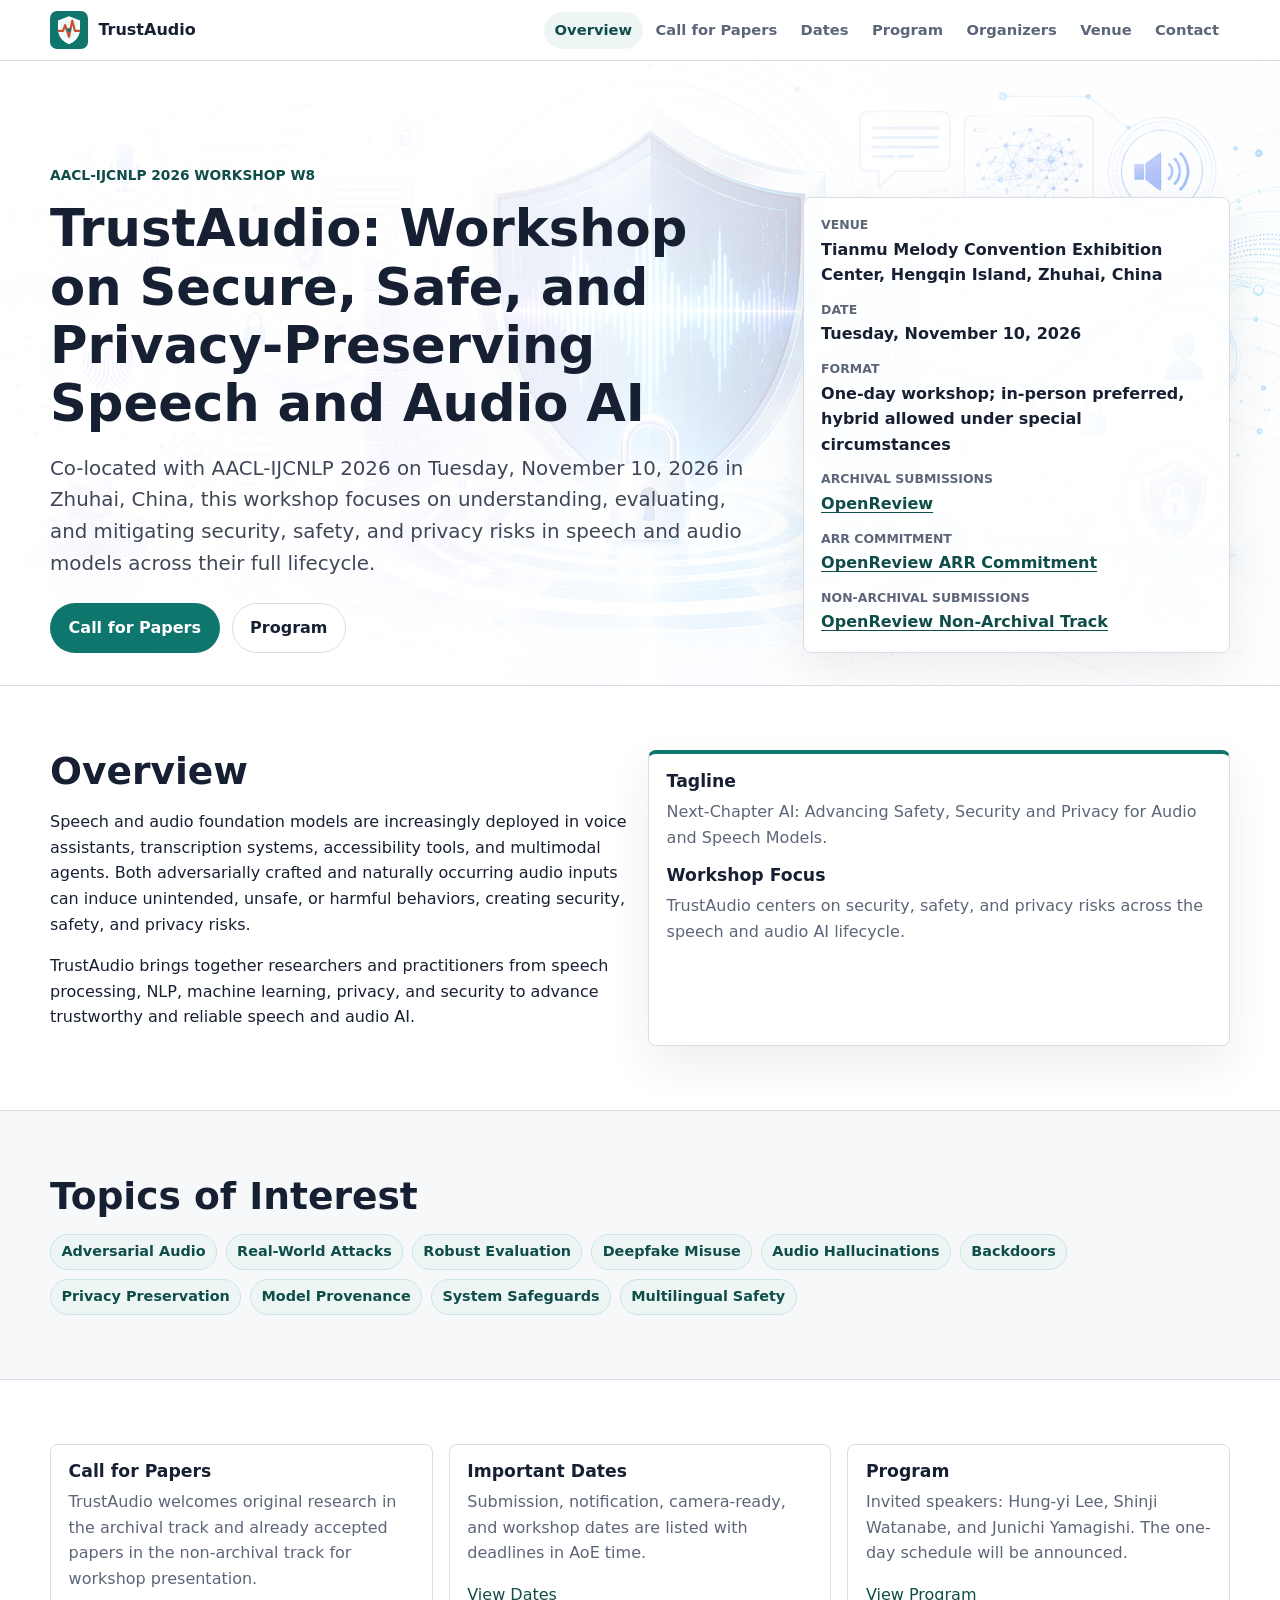
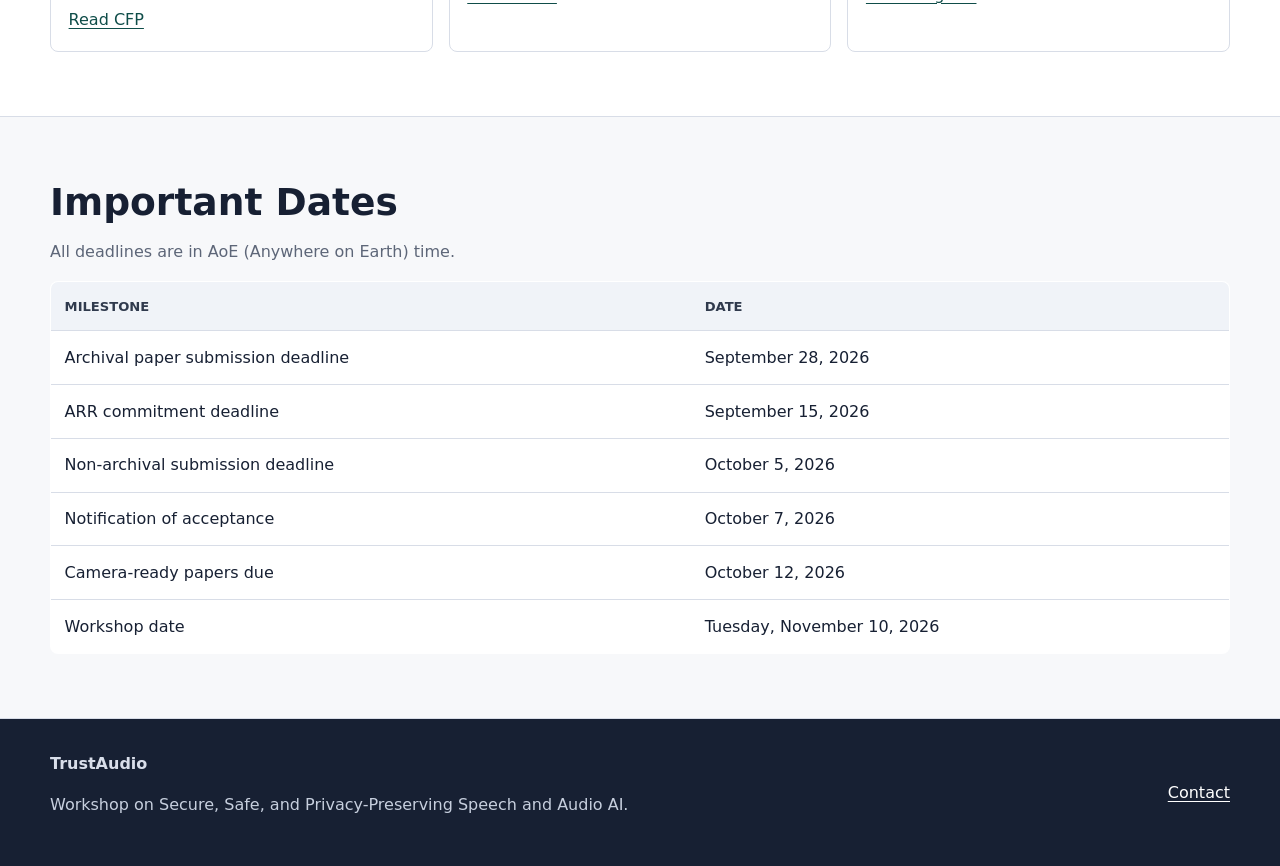
==== index.html @ 1709478b "Make deadline formatting and AoE notice consistent" ====
<!DOCTYPE html>
<html lang="en">
  <head>
    <meta charset="utf-8">
    <meta name="viewport" content="width=device-width, initial-scale=1">
    <title>TrustAudio | AACL-IJCNLP 2026 Workshop</title>
    <meta name="description" content="TrustAudio: Workshop on Secure, Safe, and Privacy-Preserving Speech and Audio AI.">
    <link rel="stylesheet" href="assets/site.css">
    <link rel="icon" href="assets/trustaudio-mark.svg" type="image/svg+xml">
  </head>
  <body>
    <header class="site-header">
      <nav class="nav" aria-label="Main navigation">
        <a class="brand" href="./">
          <img src="assets/trustaudio-mark.svg" alt="">
          <span>TrustAudio</span>
        </a>
        <div class="nav-links">
          <a class="active" href="./">Overview</a>
          <a href="call-for-papers/">Call for Papers</a>
          <a href="dates/">Dates</a>
          <a href="program/">Program</a>
          <a href="organizers/">Organizers</a>
          <a href="venue/">Venue</a>
          <a href="contact/">Contact</a>
        </div>
      </nav>
    </header>

    <main>
      <section class="hero">
        <div class="hero-inner">
          <div>
            <p class="eyebrow">AACL-IJCNLP 2026 Workshop W8</p>
            <h1>TrustAudio: Workshop on Secure, Safe, and Privacy-Preserving Speech and Audio AI</h1>
            <p class="lead">
              Co-located with AACL-IJCNLP 2026 on Tuesday, November 10, 2026 in
              Zhuhai, China, this workshop focuses on understanding, evaluating, and
              mitigating security, safety, and privacy risks in speech and audio models
              across their full lifecycle.
            </p>
            <div class="hero-actions">
              <a class="button primary" href="call-for-papers/">Call for Papers</a>
              <a class="button secondary" href="program/">Program</a>
            </div>
          </div>
          <aside class="fact-panel" aria-label="Workshop facts">
            <dl class="fact-list">
              <div>
                <dt>Venue</dt>
                <dd>Tianmu Melody Convention Exhibition Center, Hengqin Island, Zhuhai, China</dd>
              </div>
              <div>
                <dt>Date</dt>
                <dd>Tuesday, November 10, 2026</dd>
              </div>
              <div>
                <dt>Format</dt>
                <dd>One-day workshop; in-person preferred, hybrid allowed under special circumstances</dd>
              </div>
              <div>
                <dt>Archival Submissions</dt>
                <dd><a href="https://openreview.net/group?id=aclweb.org/AACL-IJCNLP/2026/Workshop/TrustAudio">OpenReview</a></dd>
              </div>
              <div>
                <dt>ARR Commitment</dt>
                <dd><a href="https://openreview.net/group?id=aclweb.org/AACL-IJCNLP/2026/Workshop/TrustAudio_ARR_Commitment">OpenReview ARR Commitment</a></dd>
              </div>
              <div>
                <dt>Non-Archival Submissions</dt>
                <dd><a href="https://openreview.net/group?id=aclweb.org/AACL-IJCNLP/2026/Workshop/TrustAudio_Non-archival">OpenReview Non-Archival Track</a></dd>
              </div>
            </dl>
          </aside>
        </div>
      </section>

      <section class="section surface">
        <div class="wrap grid two">
          <div>
            <h2>Overview</h2>
            <p>
              Speech and audio foundation models are increasingly deployed in voice
              assistants, transcription systems, accessibility tools, and multimodal
              agents. Both adversarially crafted and naturally occurring audio inputs
              can induce unintended, unsafe, or harmful behaviors, creating security,
              safety, and privacy risks.
            </p>
            <p>
              TrustAudio brings together researchers and practitioners from speech
              processing, NLP, machine learning, privacy, and security to advance
              trustworthy and reliable speech and audio AI.
            </p>
          </div>
          <div class="card strong">
            <h3>Tagline</h3>
            <p class="muted">
              Next-Chapter AI: Advancing Safety, Security and Privacy for Audio and
              Speech Models.
            </p>
            <h3>Workshop Focus</h3>
            <p class="muted">
              TrustAudio centers on security, safety, and privacy risks across the
              speech and audio AI lifecycle.
            </p>
          </div>
        </div>
      </section>

      <section class="section">
        <div class="wrap">
          <h2>Topics of Interest</h2>
          <ul class="tag-list">
            <li>Adversarial Audio</li>
            <li>Real-World Attacks</li>
            <li>Robust Evaluation</li>
            <li>Deepfake Misuse</li>
            <li>Audio Hallucinations</li>
            <li>Backdoors</li>
            <li>Privacy Preservation</li>
            <li>Model Provenance</li>
            <li>System Safeguards</li>
            <li>Multilingual Safety</li>
          </ul>
        </div>
      </section>

      <section class="section surface">
        <div class="wrap grid three">
          <article class="card">
            <h3>Call for Papers</h3>
            <p class="muted">
              TrustAudio welcomes original research in the archival track and
              already accepted papers in the non-archival track for workshop
              presentation.
            </p>
            <a href="call-for-papers/">Read CFP</a>
          </article>
          <article class="card">
            <h3>Important Dates</h3>
            <p class="muted">
              Submission, notification, camera-ready, and workshop dates are listed
              with deadlines in AoE time.
            </p>
            <a href="dates/">View Dates</a>
          </article>
          <article class="card">
            <h3>Program</h3>
            <p class="muted">
              Invited speakers: Hung-yi Lee, Shinji Watanabe, and Junichi Yamagishi.
              The one-day schedule will be announced.
            </p>
            <a href="program/">View Program</a>
          </article>
        </div>
      </section>

      <section class="section">
        <div class="wrap">
          <h2>Important Dates</h2>
          <p class="muted">All deadlines are in AoE (Anywhere on Earth) time.</p>
          <table class="date-table">
            <thead>
              <tr>
                <th scope="col">Milestone</th>
                <th scope="col">Date</th>
              </tr>
            </thead>
            <tbody>
              <tr>
                <td>Archival paper submission deadline</td>
                <td>September 28, 2026</td>
              </tr>
              <tr>
                <td>ARR commitment deadline</td>
                <td>September 15, 2026</td>
              </tr>
              <tr>
                <td>Non-archival submission deadline</td>
                <td>October 5, 2026</td>
              </tr>
              <tr>
                <td>Notification of acceptance</td>
                <td>October 7, 2026</td>
              </tr>
              <tr>
                <td>Camera-ready papers due</td>
                <td>October 12, 2026</td>
              </tr>
              <tr>
                <td>Workshop date</td>
                <td>Tuesday, November 10, 2026</td>
              </tr>
            </tbody>
          </table>
        </div>
      </section>
    </main>

    <footer class="site-footer">
      <div class="wrap footer-grid">
        <div>
          <strong>TrustAudio</strong>
          <p class="muted">Workshop on Secure, Safe, and Privacy-Preserving Speech and Audio AI.</p>
        </div>
        <a href="contact/">Contact</a>
      </div>
    </footer>
  </body>
</html>
---- assets/site.css ----
:root {
  --bg: #f7f8fa;
  --surface: #ffffff;
  --ink: #172033;
  --muted: #5d6678;
  --line: #d8dde7;
  --teal: #0f766e;
  --teal-dark: #0f4d49;
  --coral: #c84f31;
  --coral-hover: #b9472c;
  --gold: #a66f12;
  --blue: #315f9f;
  --shadow: 0 18px 45px rgba(23, 32, 51, 0.08);
  --radius: 8px;
  font-family:
    Inter, ui-sans-serif, system-ui, -apple-system, BlinkMacSystemFont, "Segoe UI",
    sans-serif;
}

* {
  box-sizing: border-box;
}

html {
  scroll-padding-top: 7rem;
}

body {
  margin: 0;
  background: var(--bg);
  color: var(--ink);
  line-height: 1.6;
  overflow-x: hidden;
}

a {
  color: var(--teal-dark);
  text-decoration-thickness: 0.08em;
  text-underline-offset: 0.18em;
}

a:hover {
  color: var(--coral-hover);
}

.site-header {
  position: sticky;
  top: 0;
  z-index: 20;
  border-bottom: 1px solid var(--line);
  background: rgba(255, 255, 255, 0.94);
  backdrop-filter: blur(14px);
}

.nav {
  display: flex;
  align-items: center;
  justify-content: space-between;
  gap: 1rem;
  width: min(1180px, calc(100% - 32px));
  margin: 0 auto;
  padding: 0.7rem 0;
}

.brand {
  display: inline-flex;
  align-items: center;
  gap: 0.65rem;
  color: var(--ink);
  font-weight: 800;
  text-decoration: none;
  white-space: nowrap;
}

.brand img {
  width: 38px;
  height: 38px;
}

.nav-links {
  display: flex;
  align-items: center;
  justify-content: flex-end;
  gap: 0.1rem;
  flex-wrap: wrap;
  min-width: 0;
}

.nav-links a {
  border-radius: 999px;
  color: var(--muted);
  font-size: 0.92rem;
  font-weight: 650;
  padding: 0.42rem 0.68rem;
  text-decoration: none;
}

.nav-links a:hover,
.nav-links a.active {
  background: #eef6f5;
  color: var(--teal-dark);
}

.hero {
  position: relative;
  overflow: hidden;
  border-bottom: 1px solid var(--line);
  background: #eef5fb url("background.png") center / cover no-repeat;
}

.hero::before {
  position: absolute;
  inset: 0;
  background: linear-gradient(
    90deg,
    rgba(255, 255, 255, 0.96) 0%,
    rgba(255, 255, 255, 0.91) 48%,
    rgba(255, 255, 255, 0.73) 72%,
    rgba(255, 255, 255, 0.48) 100%
  );
  content: "";
}

.hero-inner {
  position: relative;
  z-index: 1;
  display: grid;
  grid-template-columns: minmax(0, 1.25fr) minmax(290px, 0.75fr);
  gap: 2.5rem;
  width: min(1180px, calc(100% - 32px));
  margin: 0 auto;
  padding: clamp(3rem, 8vw, 6.5rem) 0 2rem;
}

.eyebrow {
  color: var(--teal-dark);
  font-size: 0.86rem;
  font-weight: 800;
  margin: 0 0 0.85rem;
  text-transform: uppercase;
}

h1,
h2,
h3 {
  line-height: 1.14;
  margin: 0;
}

h1 {
  font-size: clamp(1.85rem, 4vw, 3.65rem);
  max-width: 980px;
  overflow-wrap: anywhere;
}

h2 {
  font-size: clamp(1.65rem, 3vw, 2.35rem);
  margin-bottom: 1rem;
}

h3 {
  font-size: 1.08rem;
  margin-bottom: 0.45rem;
}

.lead {
  color: #3f4757;
  font-size: clamp(1.05rem, 2vw, 1.24rem);
  max-width: 840px;
  overflow-wrap: anywhere;
}

.hero-actions {
  display: flex;
  flex-wrap: wrap;
  gap: 0.75rem;
  margin-top: 1.45rem;
}

.section-nav {
  display: flex;
  flex-wrap: wrap;
  gap: 0.5rem;
  margin-top: 1.4rem;
}

.section-nav a {
  background: #fff;
  border: 1px solid var(--line);
  border-radius: 999px;
  color: var(--ink);
  font-size: 0.92rem;
  font-weight: 750;
  padding: 0.45rem 0.75rem;
  text-decoration: none;
}

.section-nav a:hover {
  border-color: #bde0dd;
  color: var(--teal-dark);
}

.button {
  display: inline-flex;
  align-items: center;
  justify-content: center;
  border: 1px solid transparent;
  border-radius: 999px;
  font-weight: 800;
  min-height: 44px;
  padding: 0.72rem 1.1rem;
  text-decoration: none;
}

.button.primary {
  background: var(--teal);
  color: #fff;
}

.button.secondary {
  background: #fff;
  border-color: var(--line);
  color: var(--ink);
}

.fact-panel {
  align-self: end;
  background: rgba(255, 255, 255, 0.9);
  border: 1px solid var(--line);
  border-radius: var(--radius);
  box-shadow: var(--shadow);
  padding: 1.1rem;
  min-width: 0;
}

.fact-list {
  display: grid;
  gap: 0.75rem;
  margin: 0;
}

.fact-list div {
  display: grid;
  gap: 0.1rem;
}

.fact-list dt {
  color: var(--muted);
  font-size: 0.78rem;
  font-weight: 800;
  text-transform: uppercase;
}

.fact-list dd {
  margin: 0;
  font-weight: 750;
  overflow-wrap: anywhere;
}

.section {
  border-bottom: 1px solid var(--line);
  padding: clamp(2rem, 5vw, 4rem) 0;
}

.section.surface {
  background: var(--surface);
}

.wrap {
  width: min(1180px, calc(100% - 32px));
  margin: 0 auto;
}

.grid {
  display: grid;
  gap: 1rem;
}

.grid.two {
  grid-template-columns: repeat(2, minmax(0, 1fr));
}

.grid.three {
  grid-template-columns: repeat(3, minmax(0, 1fr));
}

.card {
  background: var(--surface);
  border: 1px solid var(--line);
  border-radius: var(--radius);
  padding: 1.1rem;
  min-width: 0;
  overflow-wrap: anywhere;
}

.card.strong {
  border-top: 4px solid var(--teal);
  box-shadow: var(--shadow);
}

.card p,
.section p {
  margin-top: 0;
}

.muted {
  color: var(--muted);
}

.tag-list {
  display: flex;
  flex-wrap: wrap;
  gap: 0.55rem;
  margin: 1rem 0 0;
  padding: 0;
}

.tag-list li {
  list-style: none;
  background: #eef6f5;
  border: 1px solid #c9e6e2;
  border-radius: 999px;
  color: var(--teal-dark);
  font-size: 0.9rem;
  font-weight: 700;
  padding: 0.34rem 0.65rem;
}

.topic-list,
.plain-list {
  margin: 0;
  padding-left: 1.25rem;
}

.topic-list li,
.plain-list li {
  margin: 0.55rem 0;
}

.date-table,
.schedule-table {
  border-collapse: collapse;
  width: 100%;
  background: var(--surface);
  border: 1px solid var(--line);
  border-radius: var(--radius);
  overflow: hidden;
}

.date-table th,
.date-table td,
.schedule-table th,
.schedule-table td {
  border-bottom: 1px solid var(--line);
  padding: 0.85rem;
  text-align: left;
  vertical-align: top;
}

.date-table tr:last-child td,
.schedule-table tr:last-child td {
  border-bottom: 0;
}

.date-table th,
.schedule-table th {
  background: #f0f3f8;
  color: #303a4d;
  font-size: 0.82rem;
  text-transform: uppercase;
}

.person-card {
  display: grid;
  gap: 0.45rem;
}

.person-card .name {
  font-size: 1.05rem;
  font-weight: 850;
}

.person-card .affiliation {
  color: var(--muted);
  font-weight: 650;
}

.callout {
  background: #fff7ed;
  border: 1px solid #f3c89e;
  border-left: 5px solid var(--gold);
  border-radius: var(--radius);
  padding: 1rem;
}

.notice {
  background: #edf7f6;
  border: 1px solid #bde0dd;
  border-left: 5px solid var(--teal);
  border-radius: var(--radius);
  padding: 1rem;
}

.site-footer {
  background: #172033;
  color: #d9deea;
  padding: 2rem 0;
}

.site-footer a {
  color: #ffffff;
}

.site-footer .muted {
  color: #c7cfde;
}

.footer-grid {
  display: grid;
  grid-template-columns: 1fr auto;
  gap: 1rem;
  align-items: center;
}

@media (max-width: 840px) {
  html {
    scroll-padding-top: 13rem;
  }

  .nav {
    align-items: flex-start;
    flex-direction: column;
  }

  .nav-links {
    justify-content: flex-start;
    width: 100%;
  }

  .hero-inner,
  .grid.two,
  .grid.three,
  .footer-grid {
    grid-template-columns: 1fr;
  }

  .fact-panel {
    align-self: start;
  }

  .hero {
    background-position: 52% center;
  }

  .hero::before {
    background: linear-gradient(
      180deg,
      rgba(255, 255, 255, 0.95) 0%,
      rgba(255, 255, 255, 0.9) 62%,
      rgba(255, 255, 255, 0.78) 100%
    );
  }
}

@media (max-width: 540px) {
  .nav {
    width: min(100% - 20px, 1180px);
  }

  .nav-links a {
    padding: 0.38rem 0.52rem;
  }

  h1 {
    font-size: 1.85rem;
    line-height: 1.2;
  }

  .wrap,
  .hero-inner {
    width: min(100% - 20px, 1180px);
  }

  .date-table,
  .schedule-table,
  .date-table tbody,
  .schedule-table tbody,
  .date-table tr,
  .schedule-table tr,
  .date-table td,
  .schedule-table td {
    display: block;
    width: 100%;
  }

  .date-table,
  .schedule-table {
    overflow: hidden;
  }

  .date-table thead,
  .schedule-table thead {
    position: absolute;
    width: 1px;
    height: 1px;
    padding: 0;
    margin: -1px;
    overflow: hidden;
    clip: rect(0, 0, 0, 0);
    border: 0;
    white-space: nowrap;
  }

  .date-table tr,
  .schedule-table tr {
    border-bottom: 1px solid var(--line);
    padding: 0.75rem 0.85rem;
  }

  .date-table tr:last-child,
  .schedule-table tr:last-child {
    border-bottom: 0;
  }

  .date-table td,
  .schedule-table td {
    border-bottom: 0;
    padding: 0.2rem 0;
  }

  .date-table td::before,
  .schedule-table td::before {
    color: var(--muted);
    display: block;
    font-size: 0.72rem;
    font-weight: 800;
    text-transform: uppercase;
  }

  .date-table td:nth-child(1)::before {
    content: "Milestone";
  }

  .date-table td:nth-child(2)::before {
    content: "Date";
  }

  .schedule-table td:nth-child(1)::before {
    content: "Time";
  }

  .schedule-table td:nth-child(2)::before {
    content: "Session";
  }

  .schedule-table td:nth-child(3)::before {
    content: "Details";
  }
}
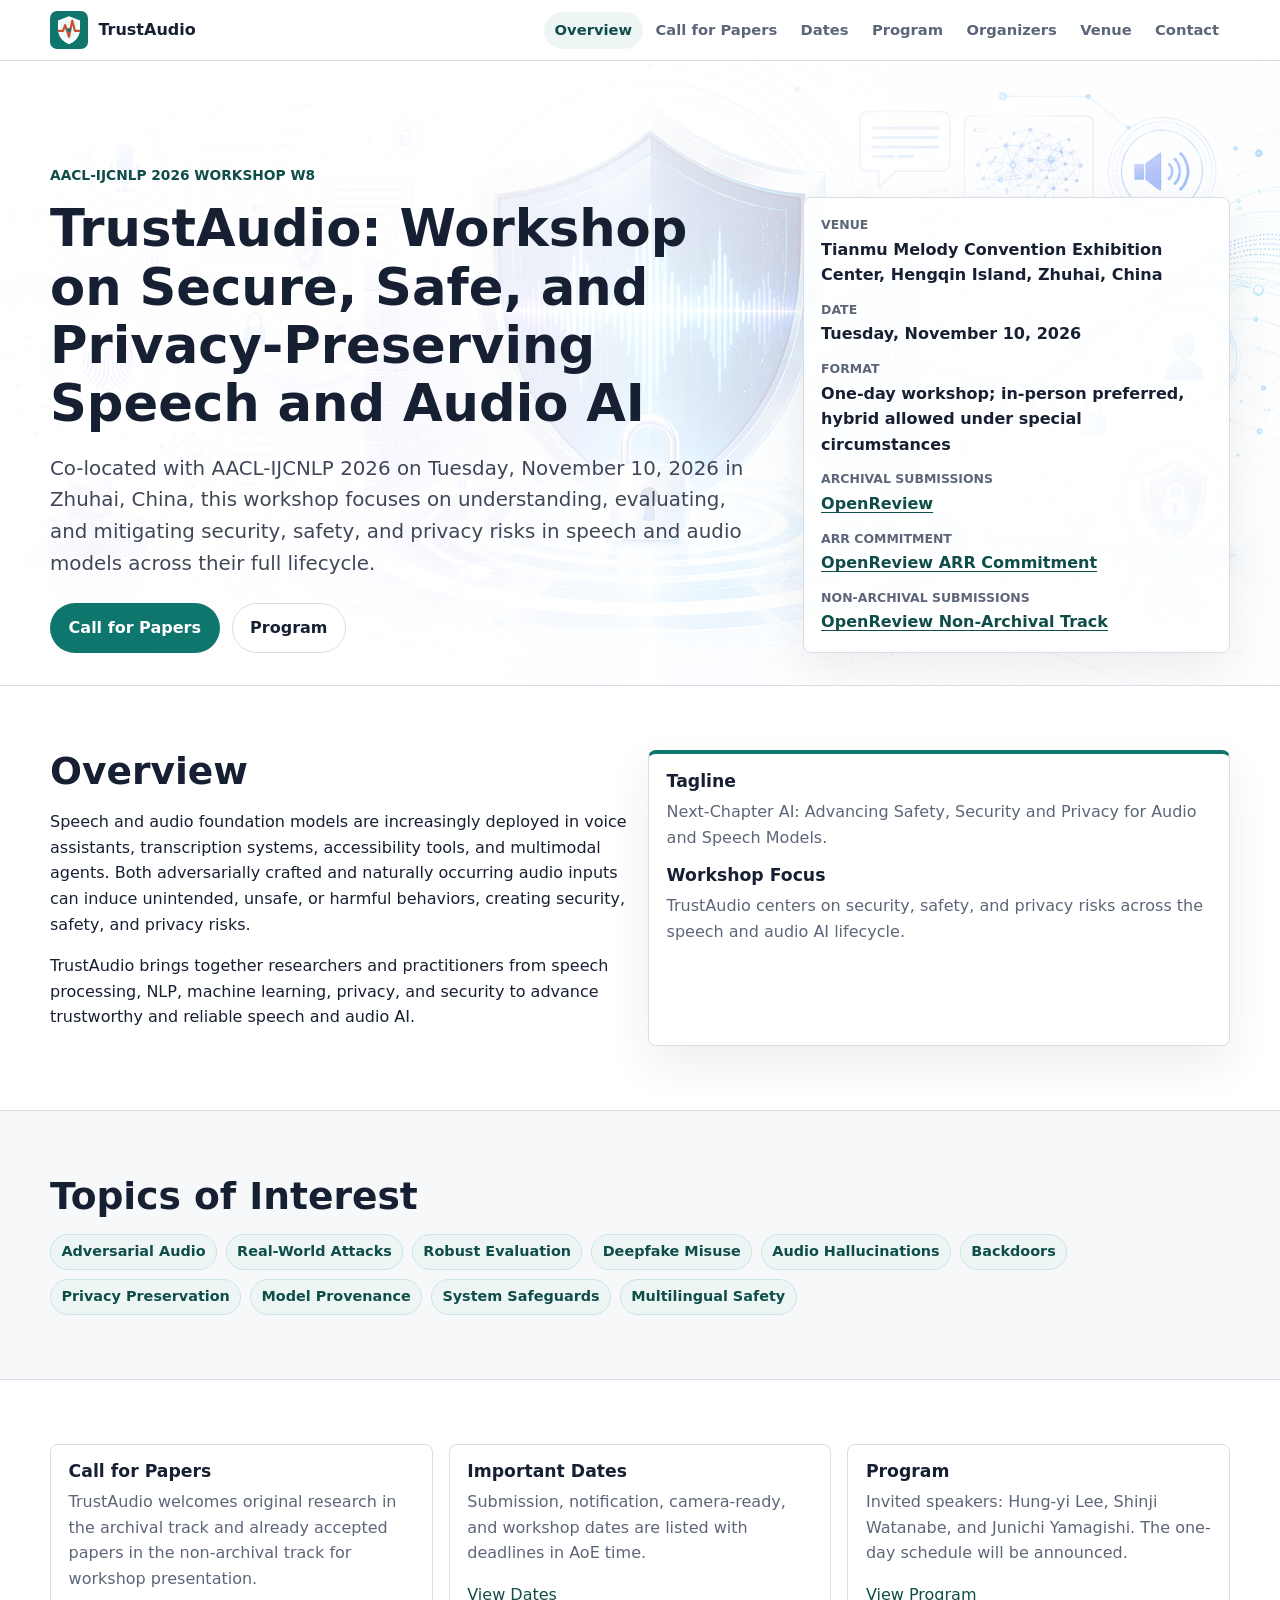
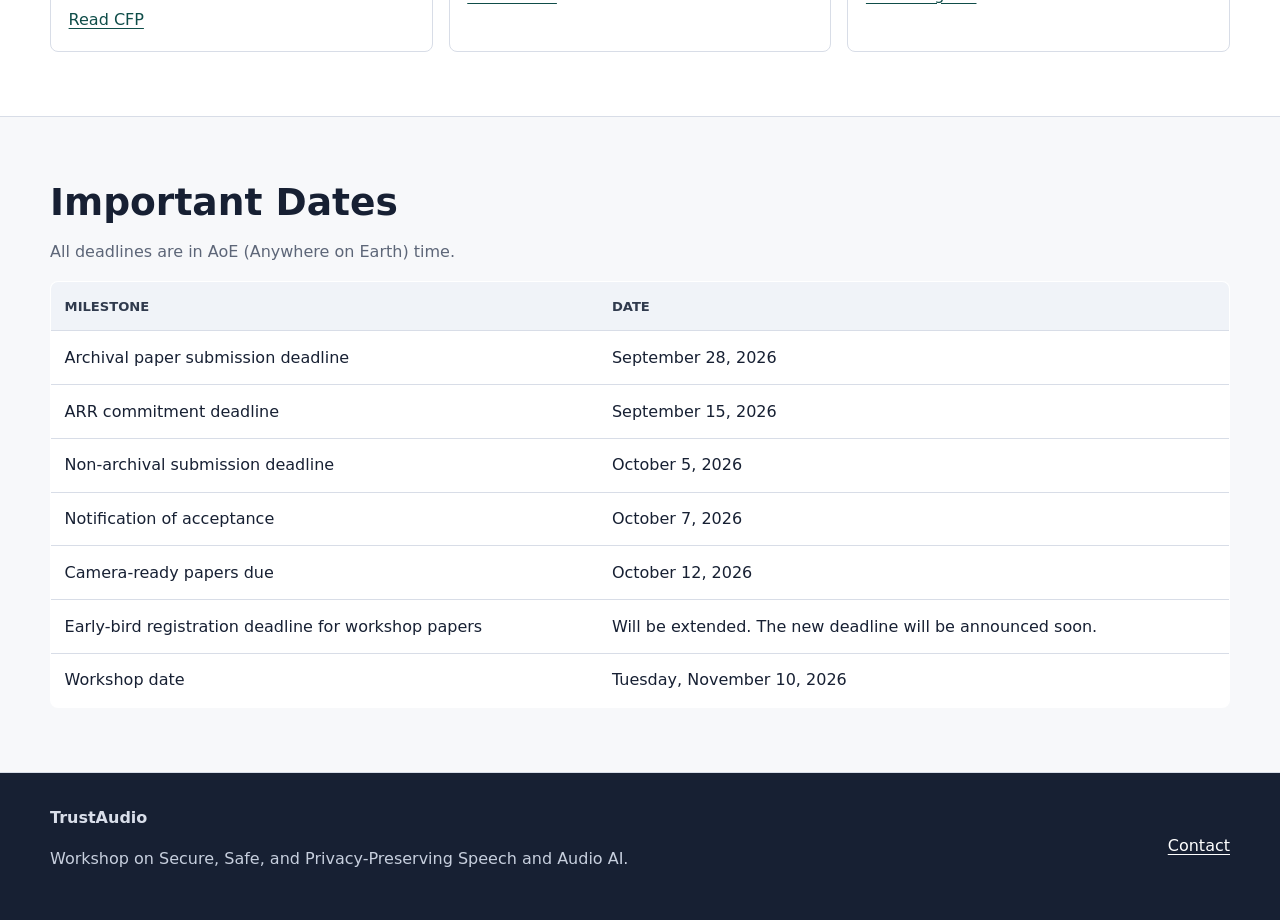
==== commit 4913bb93: "Announce workshop early-bird registration deadline extension" ====
--- a/index.html
+++ b/index.html
@@ -188,6 +188,10 @@
                 <td>October 12, 2026</td>
               </tr>
               <tr>
+                <td>Early-bird registration deadline for workshop papers</td>
+                <td>Will be extended. The new deadline will be announced soon.</td>
+              </tr>
+              <tr>
                 <td>Workshop date</td>
                 <td>Tuesday, November 10, 2026</td>
               </tr>
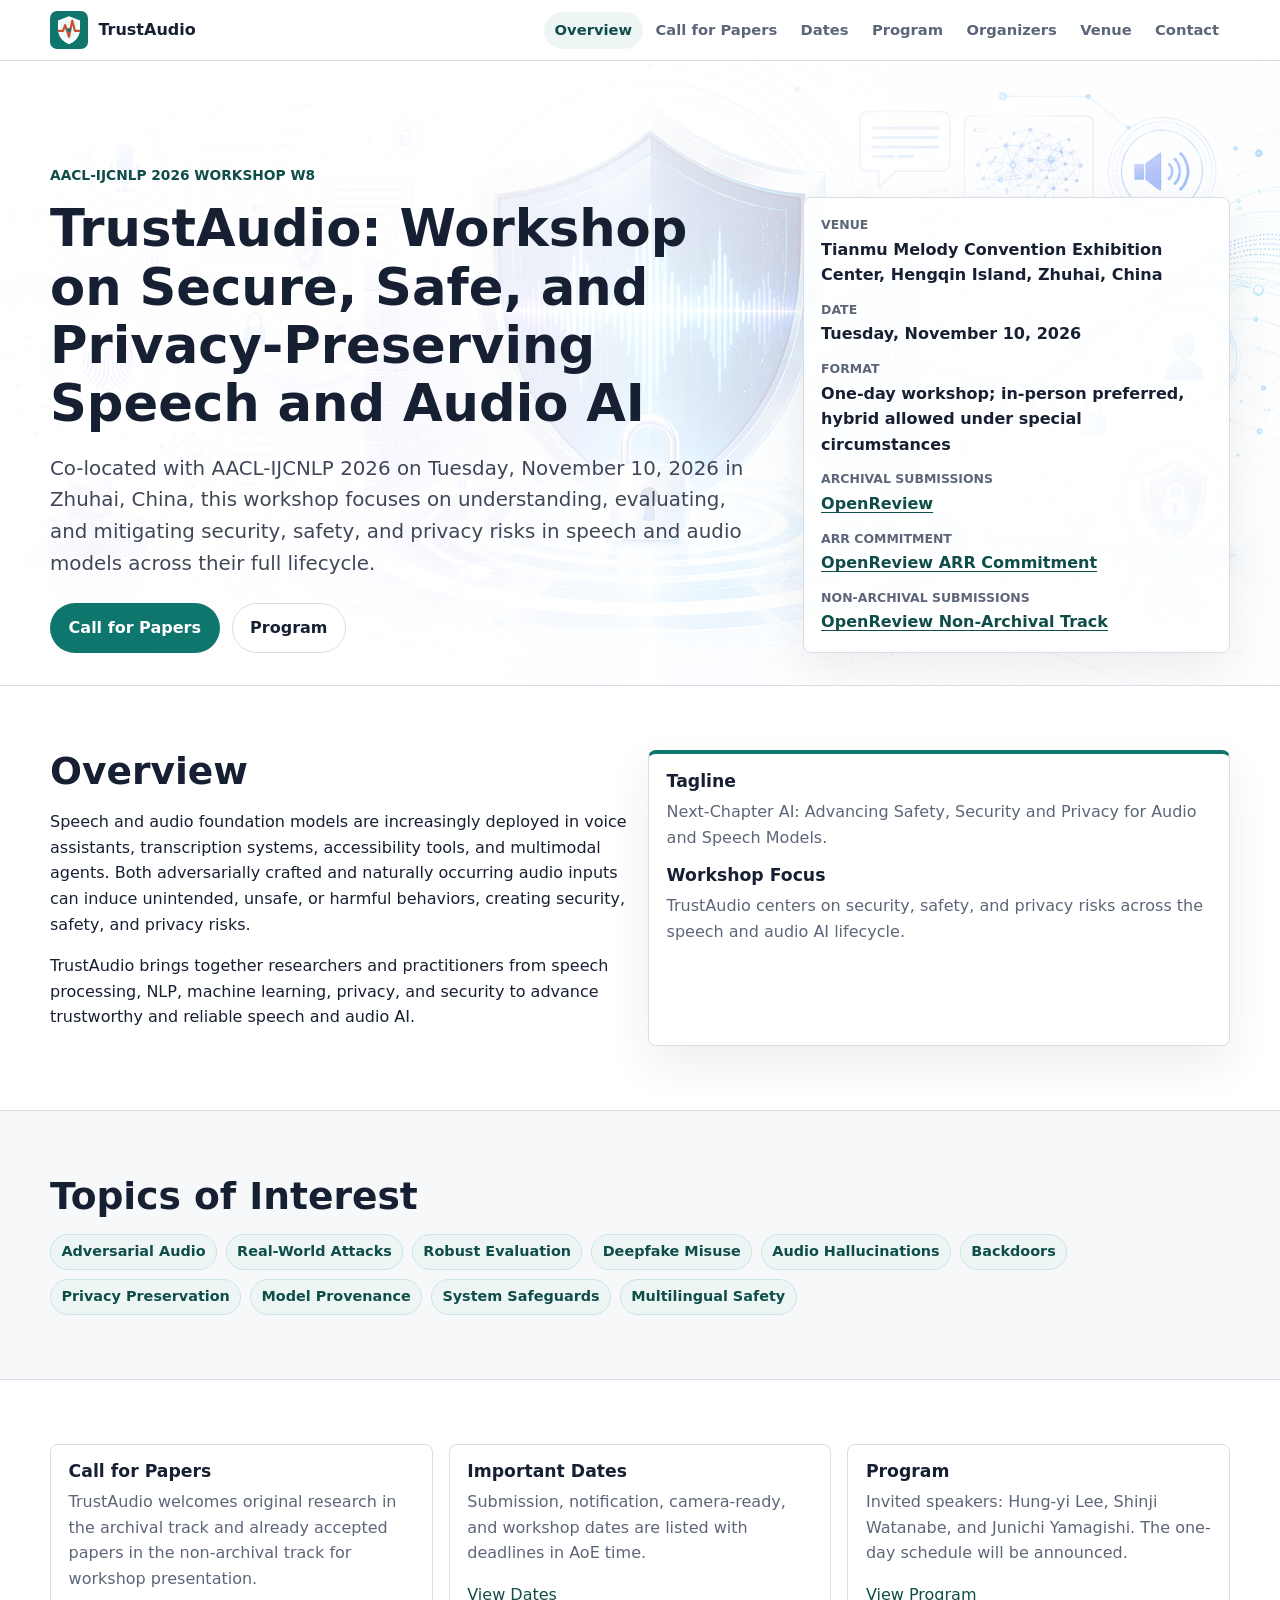
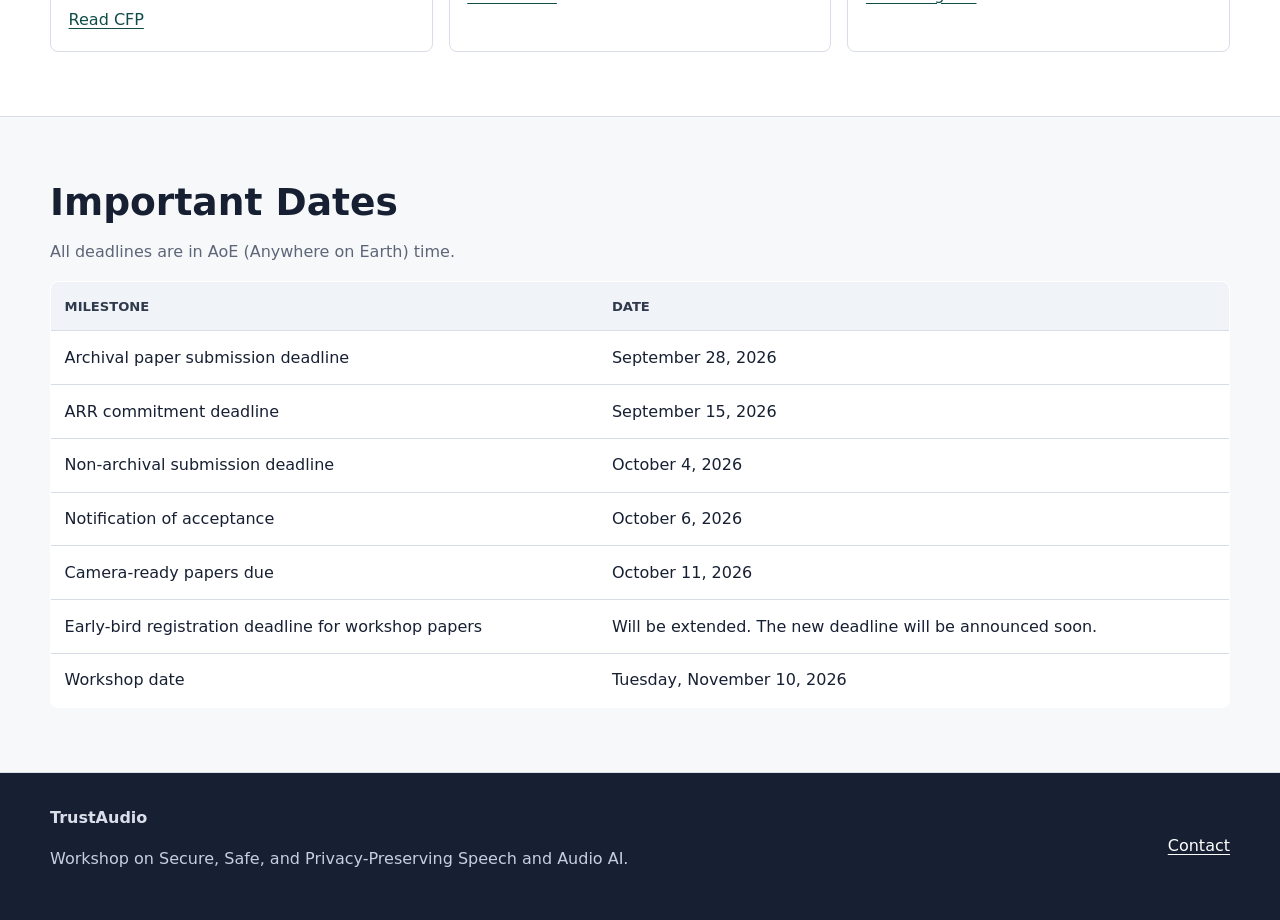
==== commit 70fd568f: "Update non-archival, notification, and camera-ready dates" ====
--- a/index.html
+++ b/index.html
@@ -177,15 +177,15 @@
               </tr>
               <tr>
                 <td>Non-archival submission deadline</td>
-                <td>October 5, 2026</td>
+                <td>October 4, 2026</td>
               </tr>
               <tr>
                 <td>Notification of acceptance</td>
-                <td>October 7, 2026</td>
+                <td>October 6, 2026</td>
               </tr>
               <tr>
                 <td>Camera-ready papers due</td>
-                <td>October 12, 2026</td>
+                <td>October 11, 2026</td>
               </tr>
               <tr>
                 <td>Early-bird registration deadline for workshop papers</td>
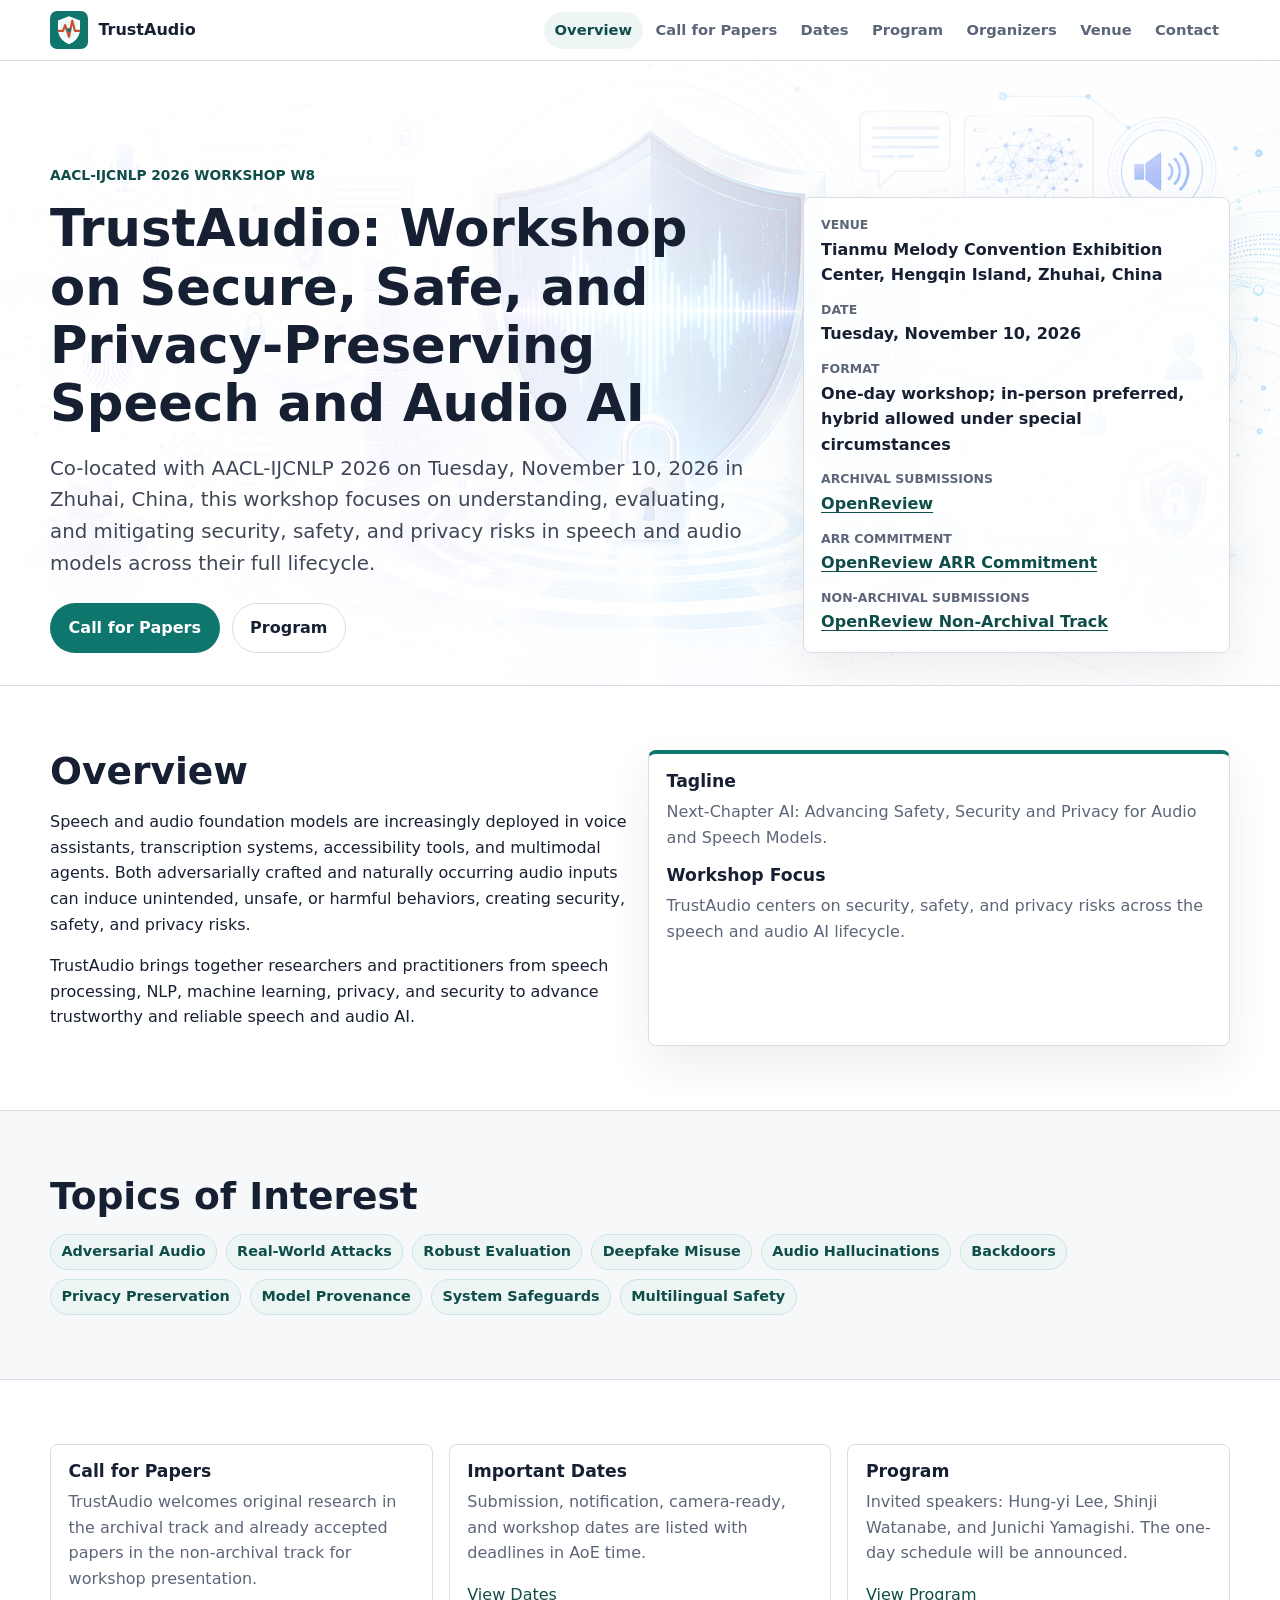
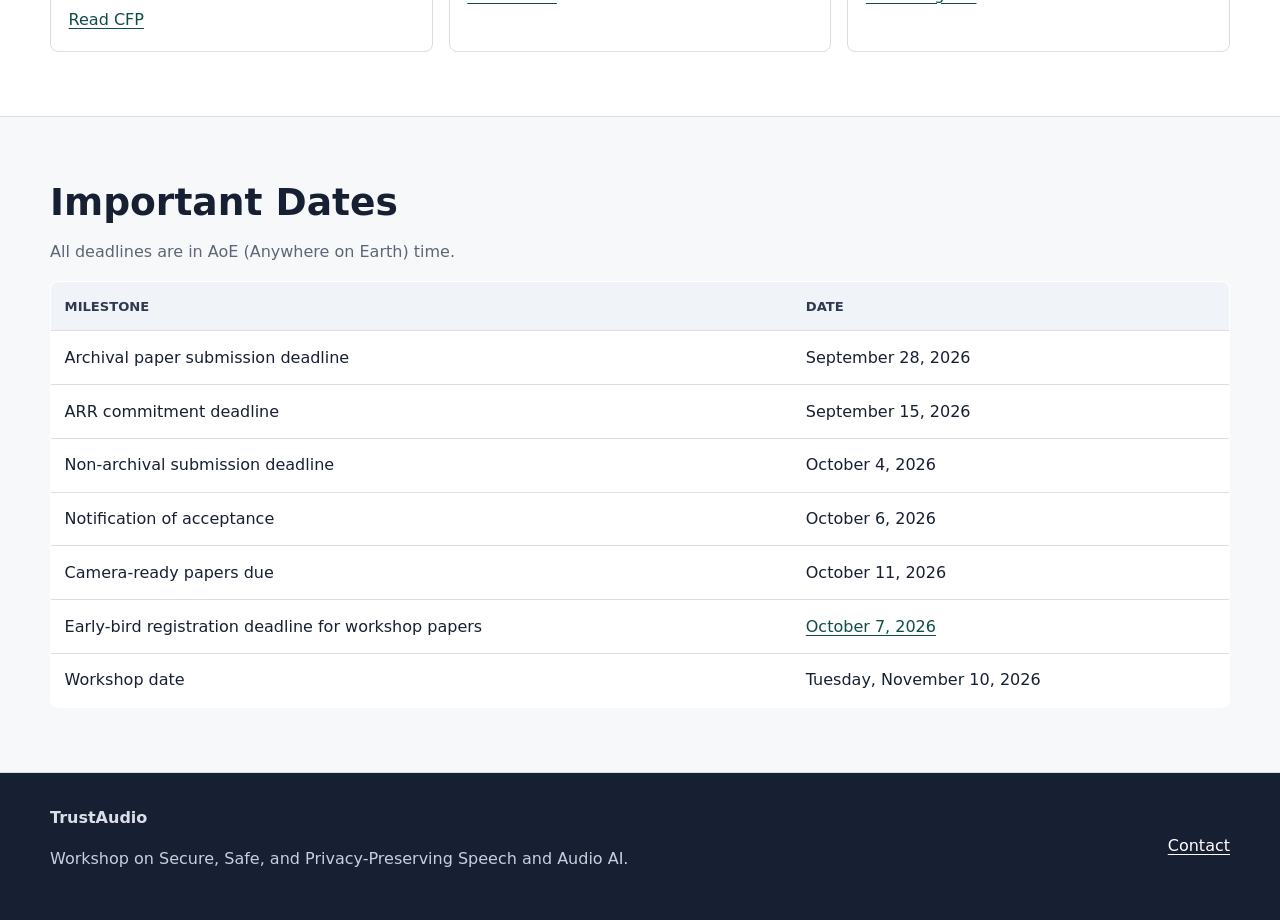
==== commit 946ea61b: "Update workshop early-bird registration deadline Replace the pending-extension notice across the hom" ====
--- a/index.html
+++ b/index.html
@@ -189,7 +189,7 @@
               </tr>
               <tr>
                 <td>Early-bird registration deadline for workshop papers</td>
-                <td>Will be extended. The new deadline will be announced soon.</td>
+                <td><a href="https://2026.aaclnet.org/registration/">October 7, 2026</a></td>
               </tr>
               <tr>
                 <td>Workshop date</td>
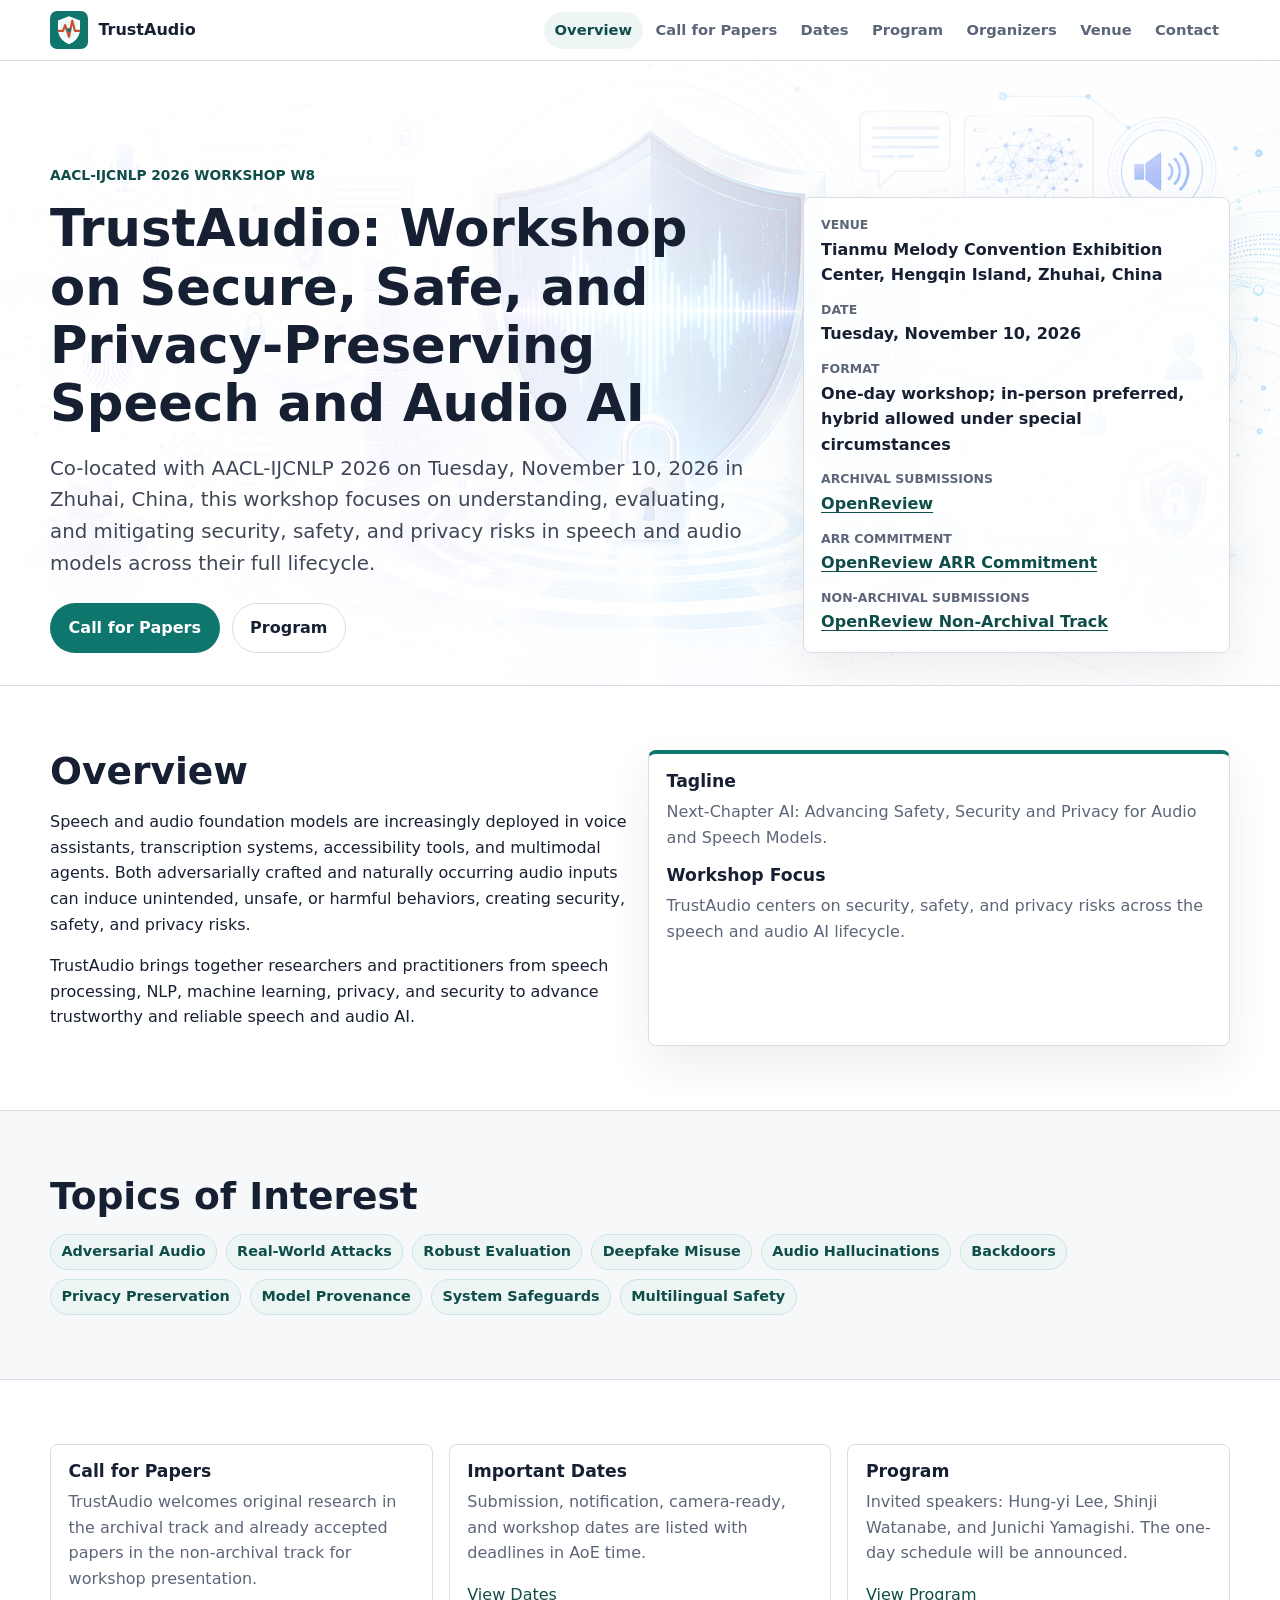
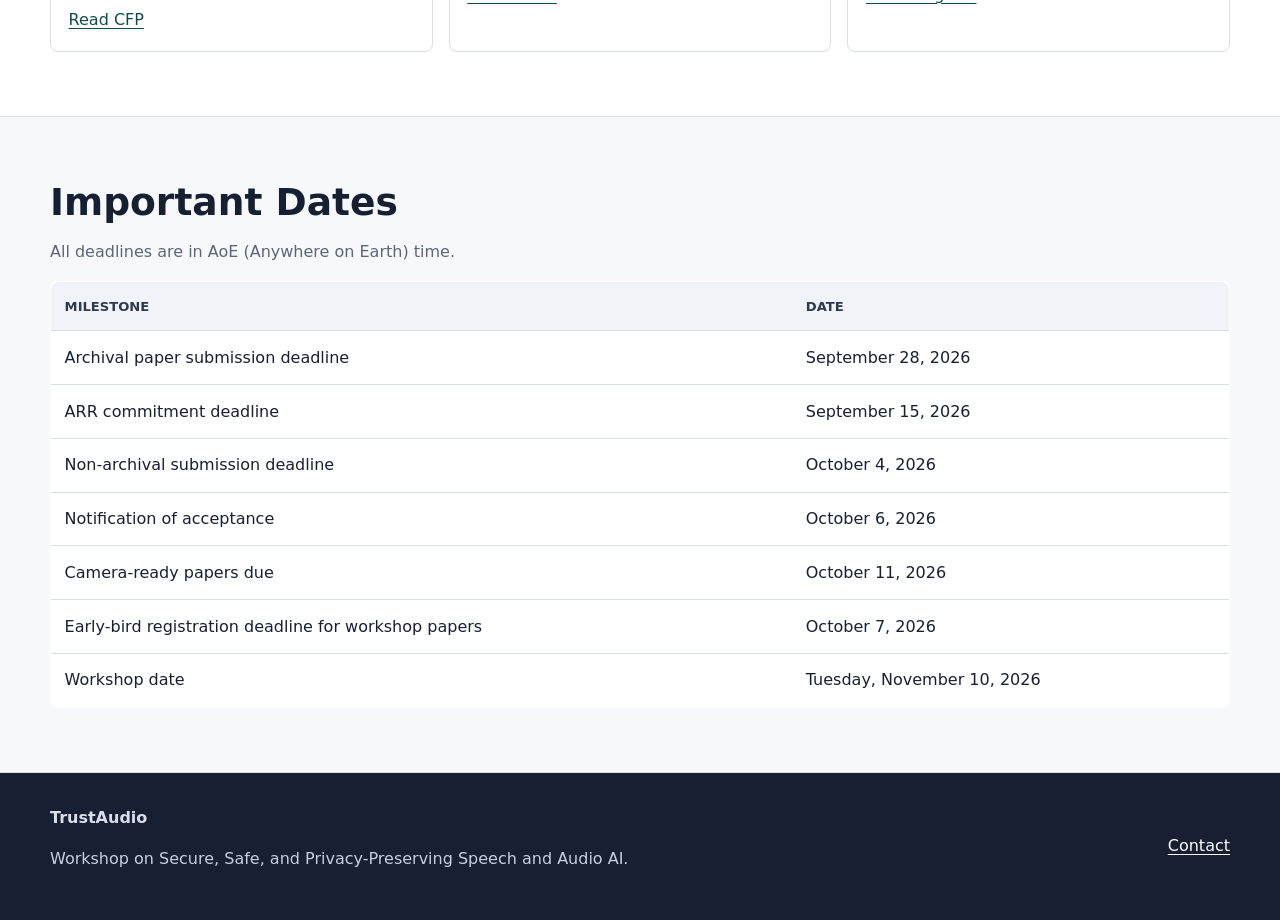
==== commit ede4e60f: "Match registration deadline to existing plain-text date format" ====
--- a/index.html
+++ b/index.html
@@ -189,7 +189,7 @@
               </tr>
               <tr>
                 <td>Early-bird registration deadline for workshop papers</td>
-                <td><a href="https://2026.aaclnet.org/registration/">October 7, 2026</a></td>
+                <td>October 7, 2026</td>
               </tr>
               <tr>
                 <td>Workshop date</td>
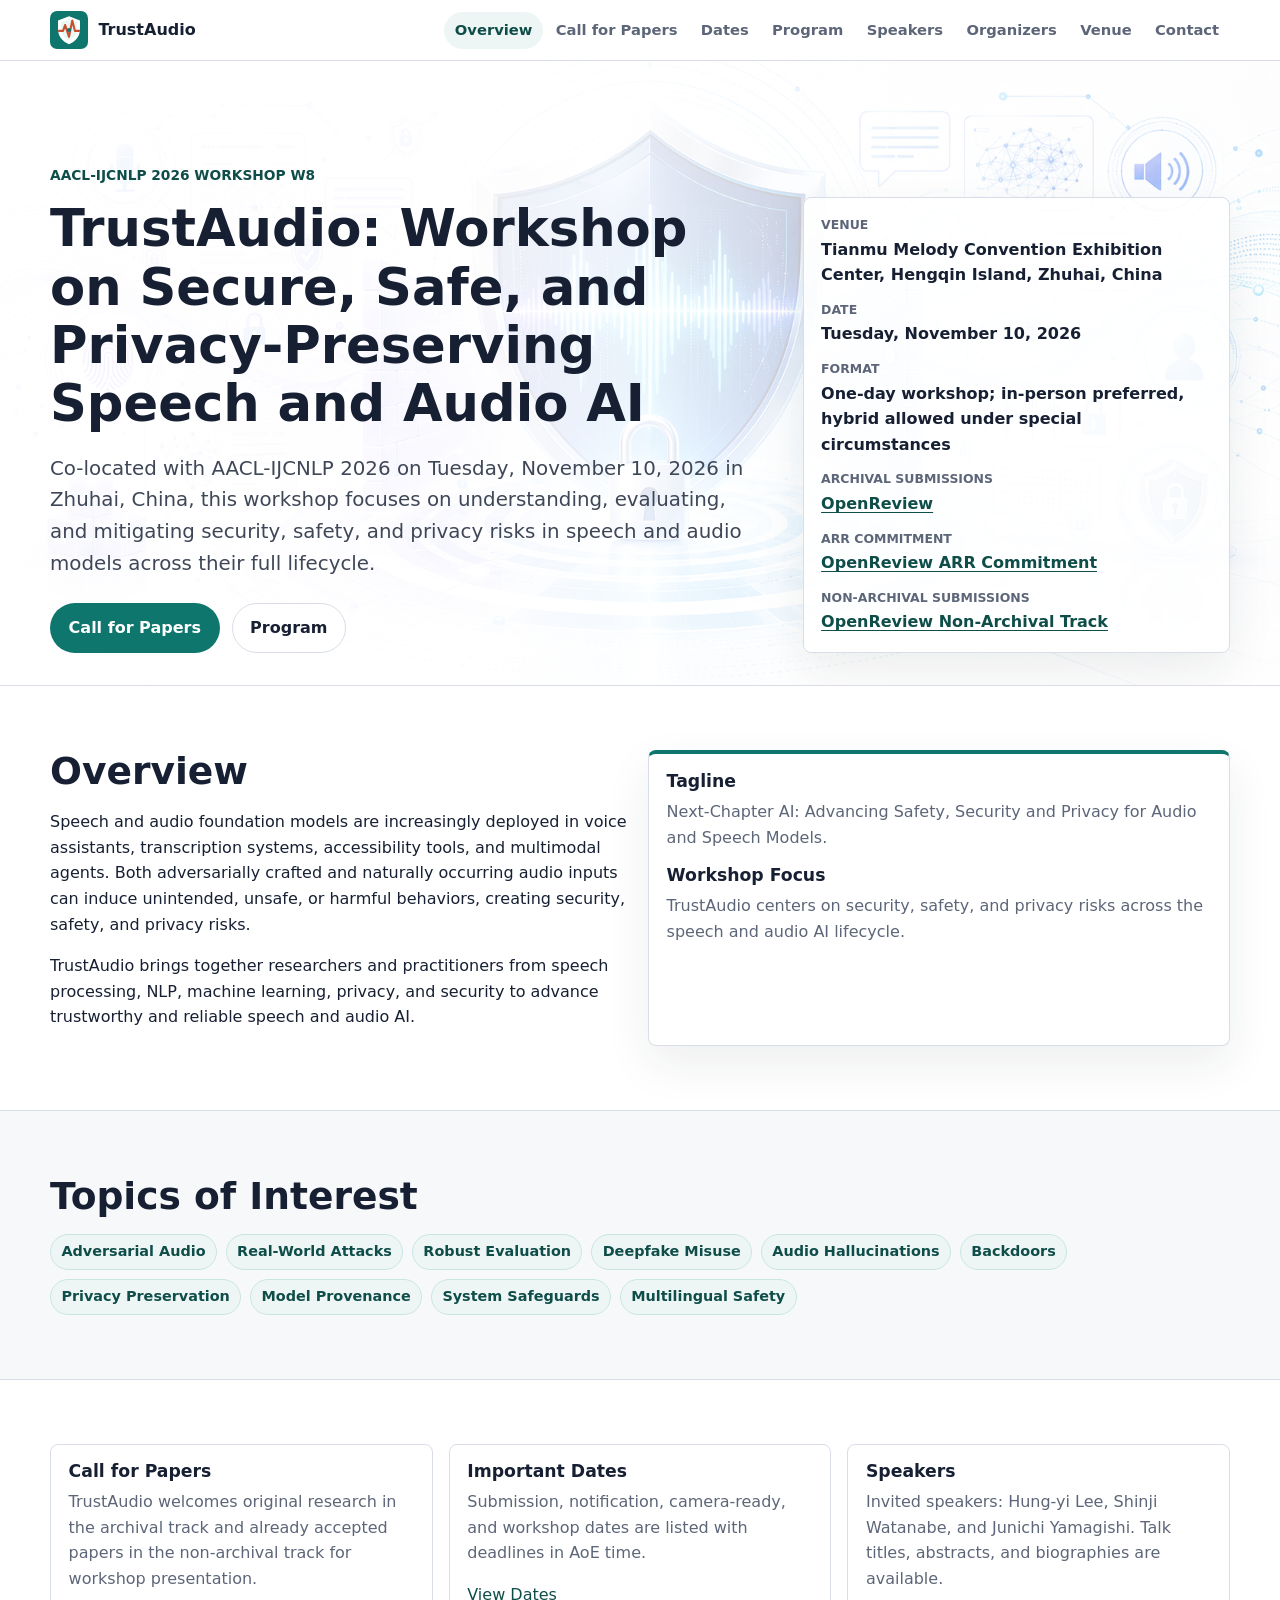
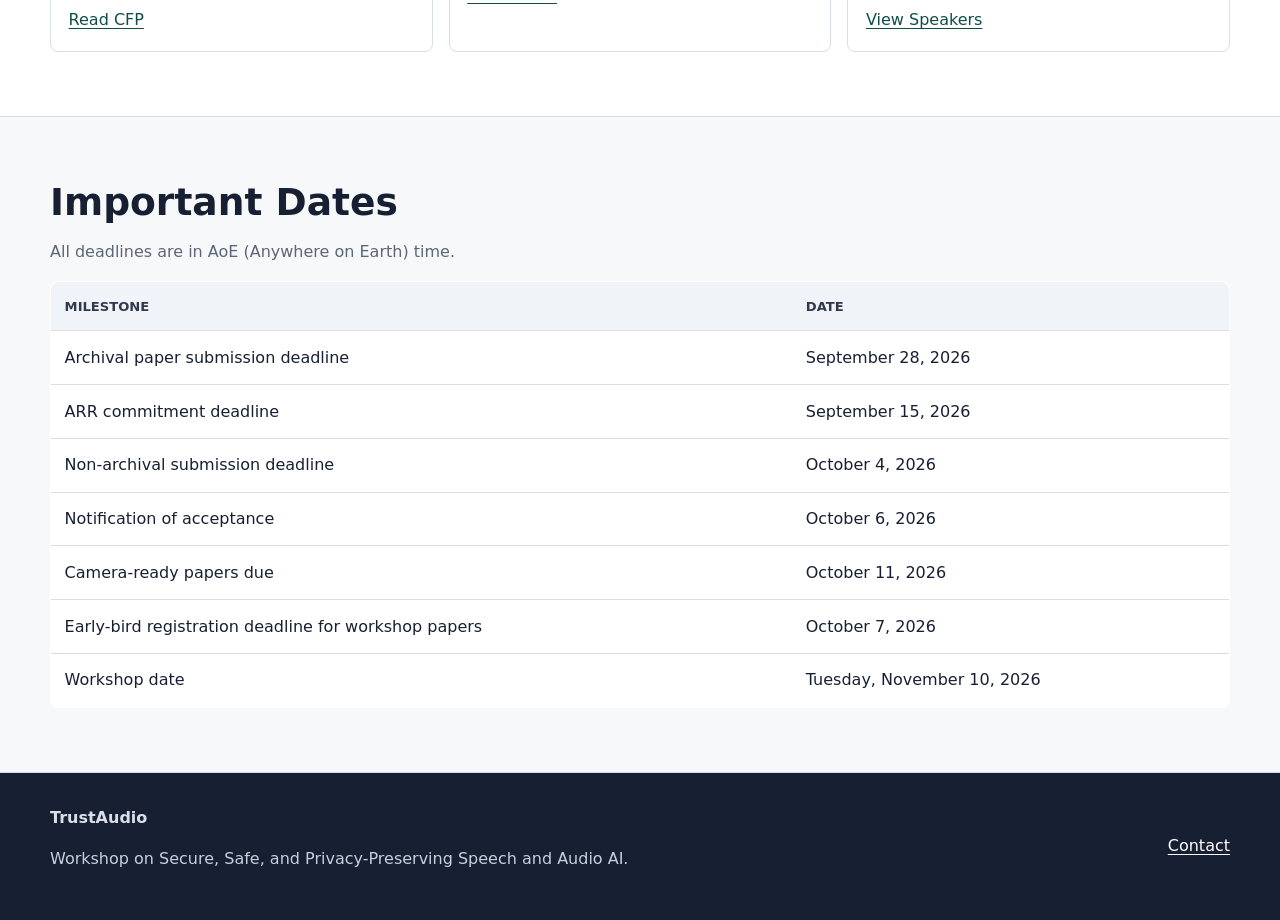
==== commit 5f355989: "Move invited speakers to a dedicated page Move all three speaker entries intact to /speakers/ and ad" ====
--- a/index.html
+++ b/index.html
@@ -20,6 +20,7 @@
           <a href="call-for-papers/">Call for Papers</a>
           <a href="dates/">Dates</a>
           <a href="program/">Program</a>
+          <a href="speakers/">Speakers</a>
           <a href="organizers/">Organizers</a>
           <a href="venue/">Venue</a>
           <a href="contact/">Contact</a>
@@ -145,12 +146,12 @@
             <a href="dates/">View Dates</a>
           </article>
           <article class="card">
-            <h3>Program</h3>
+            <h3>Speakers</h3>
             <p class="muted">
               Invited speakers: Hung-yi Lee, Shinji Watanabe, and Junichi Yamagishi.
-              The one-day schedule will be announced.
-            </p>
-            <a href="program/">View Program</a>
+              Talk titles, abstracts, and biographies are available.
+            </p>
+            <a href="speakers/">View Speakers</a>
           </article>
         </div>
       </section>
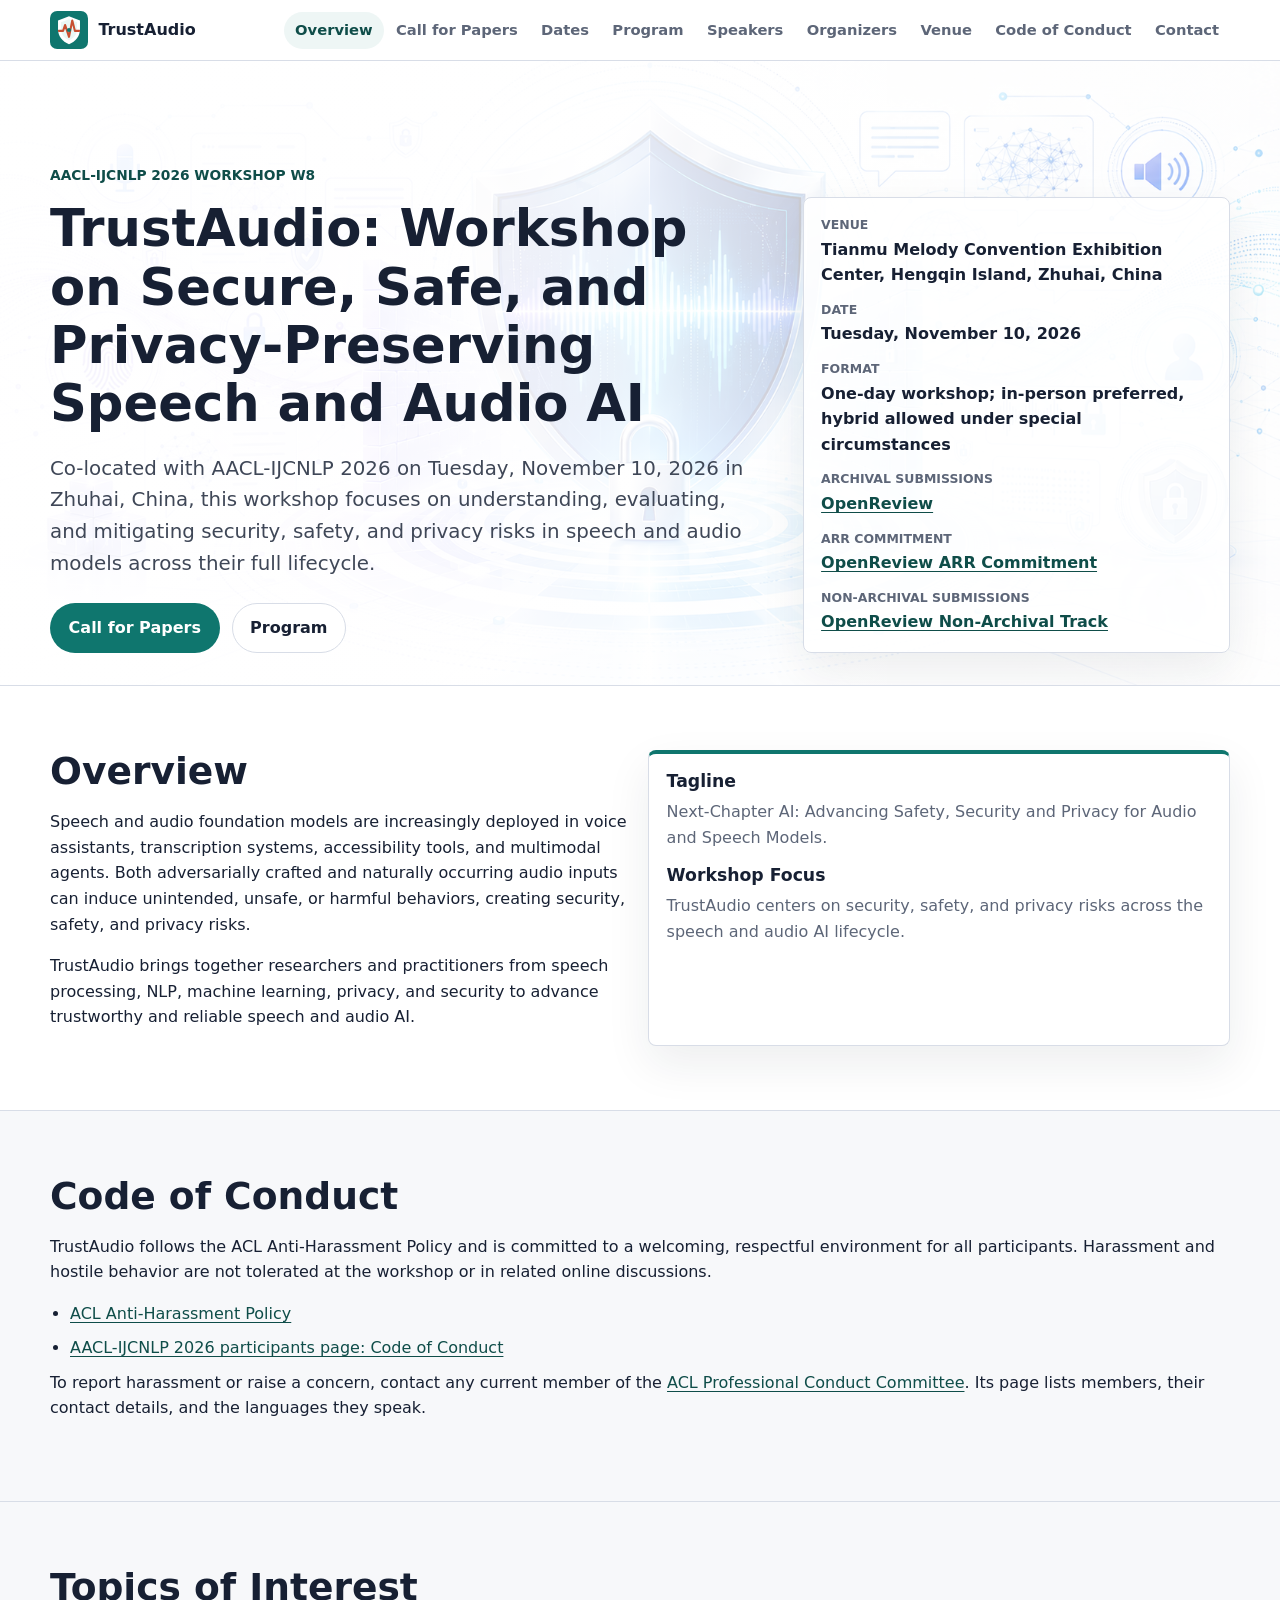
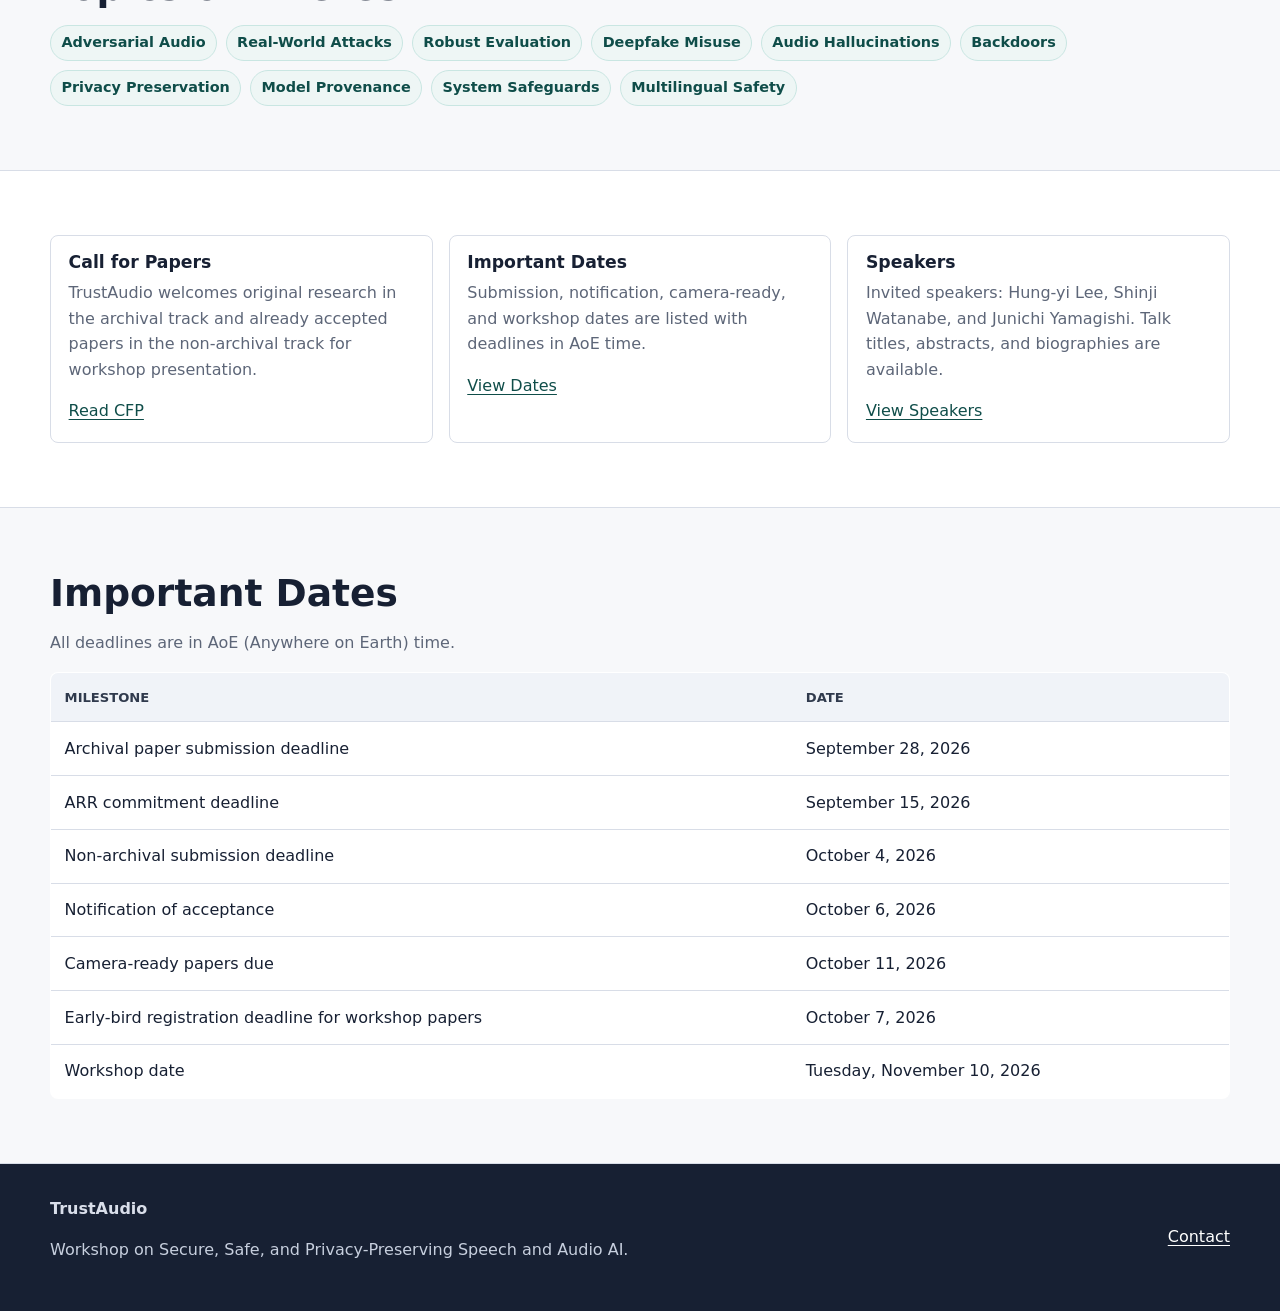
==== commit 05acf51f: "Add prominent Code of Conduct and anti-harassment policy links" ====
--- a/index.html
+++ b/index.html
@@ -23,6 +23,7 @@
           <a href="speakers/">Speakers</a>
           <a href="organizers/">Organizers</a>
           <a href="venue/">Venue</a>
+          <a href="#code-of-conduct">Code of Conduct</a>
           <a href="contact/">Contact</a>
         </div>
       </nav>
@@ -105,6 +106,28 @@
               speech and audio AI lifecycle.
             </p>
           </div>
+        </div>
+      </section>
+
+      <section class="section" id="code-of-conduct" aria-labelledby="code-of-conduct-title">
+        <div class="wrap">
+          <h2 id="code-of-conduct-title">Code of Conduct</h2>
+          <p>
+            TrustAudio follows the ACL Anti-Harassment Policy and is committed to
+            a welcoming, respectful environment for all participants. Harassment
+            and hostile behavior are not tolerated at the workshop or in related
+            online discussions.
+          </p>
+          <ul class="plain-list">
+            <li><a href="https://www.aclweb.org/adminwiki/index.php?title=Anti-Harassment_Policy">ACL Anti-Harassment Policy</a></li>
+            <li><a href="https://2026.aaclnet.org/participants/anti_harassment/">AACL-IJCNLP 2026 participants page: Code of Conduct</a></li>
+          </ul>
+          <p>
+            To report harassment or raise a concern, contact any current member of
+            the <a href="https://www.aclweb.org/adminwiki/index.php?title=Professional_Conduct_Committee">ACL Professional Conduct Committee</a>.
+            Its page lists members, their contact details, and the languages they
+            speak.
+          </p>
         </div>
       </section>
 
--- a/assets/site.css
+++ b/assets/site.css
@@ -385,6 +385,33 @@
   font-weight: 650;
 }
 
+.speaker-header {
+  display: grid;
+  grid-template-columns: 160px minmax(0, 1fr);
+  align-items: center;
+  gap: 1.25rem;
+  margin-bottom: 0.75rem;
+}
+
+.speaker-header .name {
+  margin-bottom: 0.75rem;
+}
+
+.speaker-header p {
+  margin: 0;
+}
+
+.speaker-photo {
+  display: block;
+  width: 160px;
+  height: 160px;
+  border: 1px solid var(--line);
+  border-radius: var(--radius);
+  background: var(--bg);
+  object-fit: cover;
+  object-position: center top;
+}
+
 .callout {
   background: #fff7ed;
   border: 1px solid #f3c89e;
@@ -463,6 +490,11 @@
 }
 
 @media (max-width: 540px) {
+  .speaker-header {
+    grid-template-columns: 1fr;
+    gap: 0.85rem;
+  }
+
   .nav {
     width: min(100% - 20px, 1180px);
   }
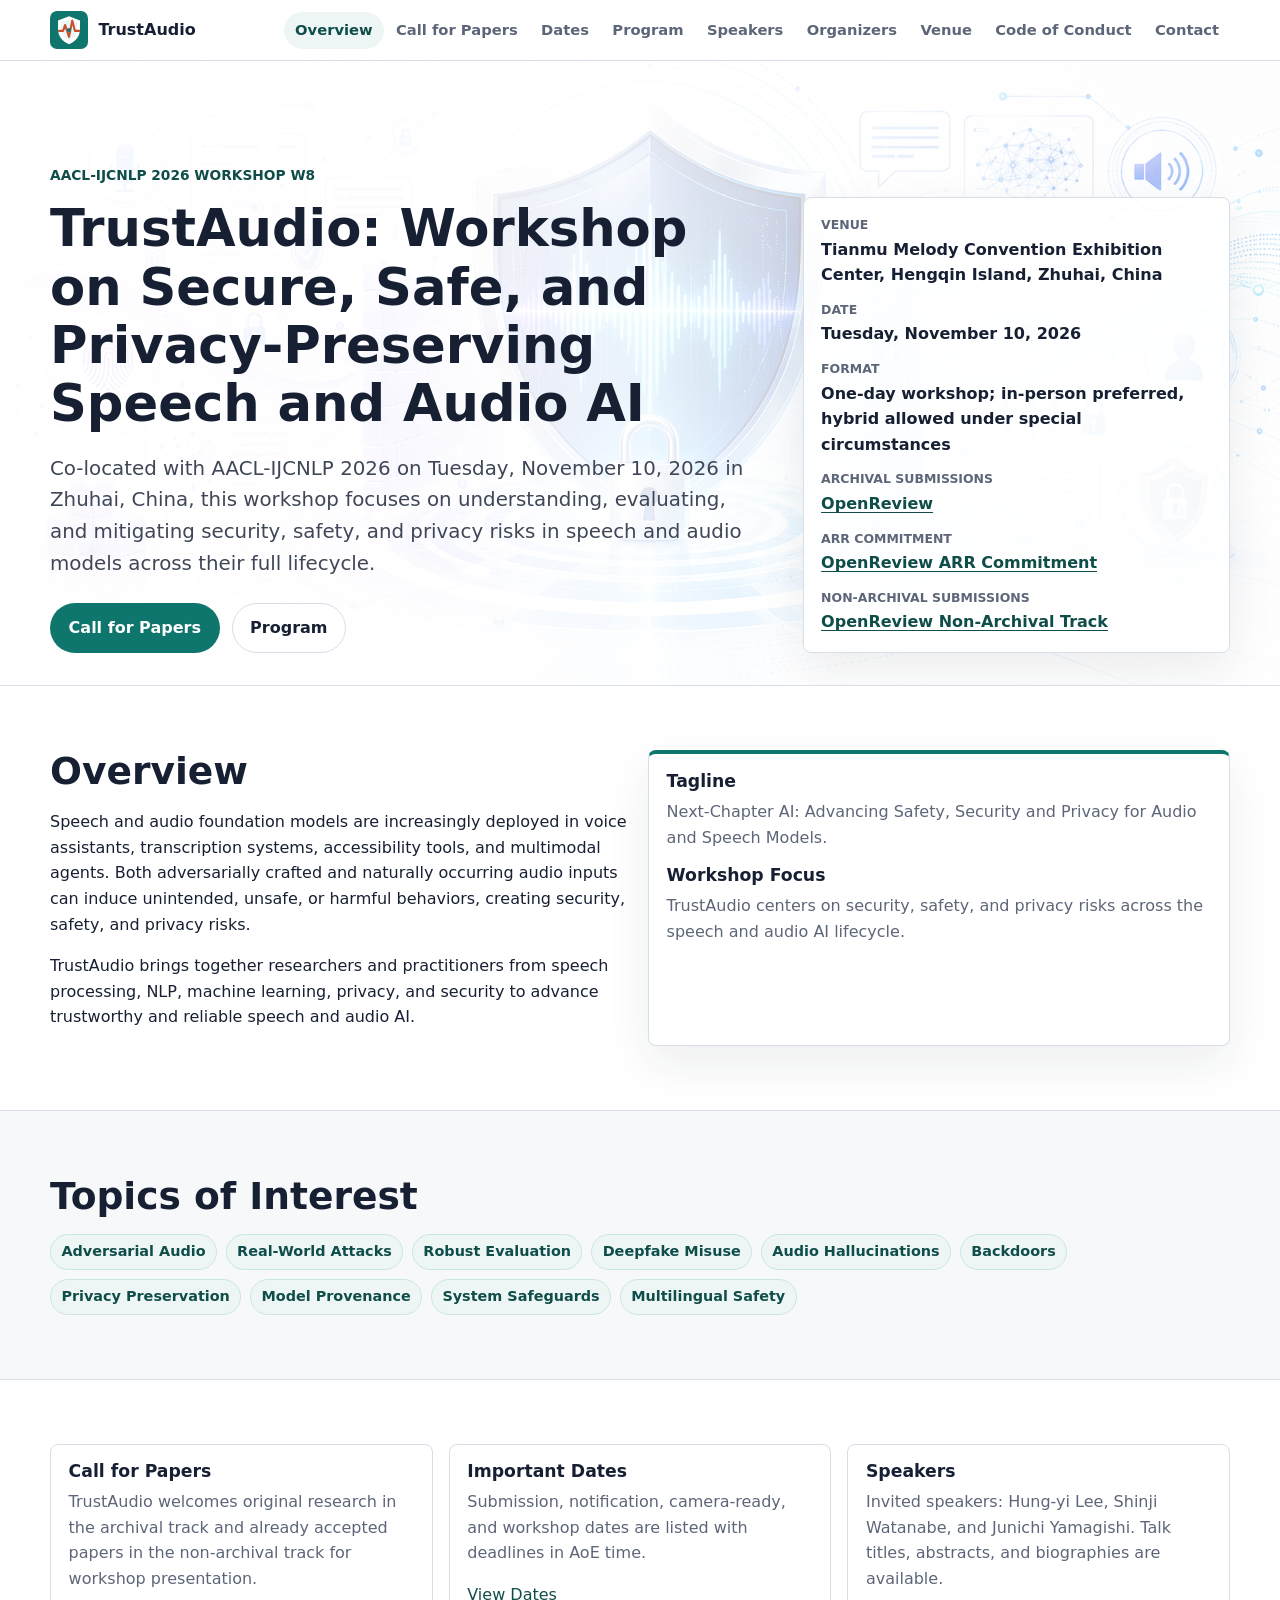
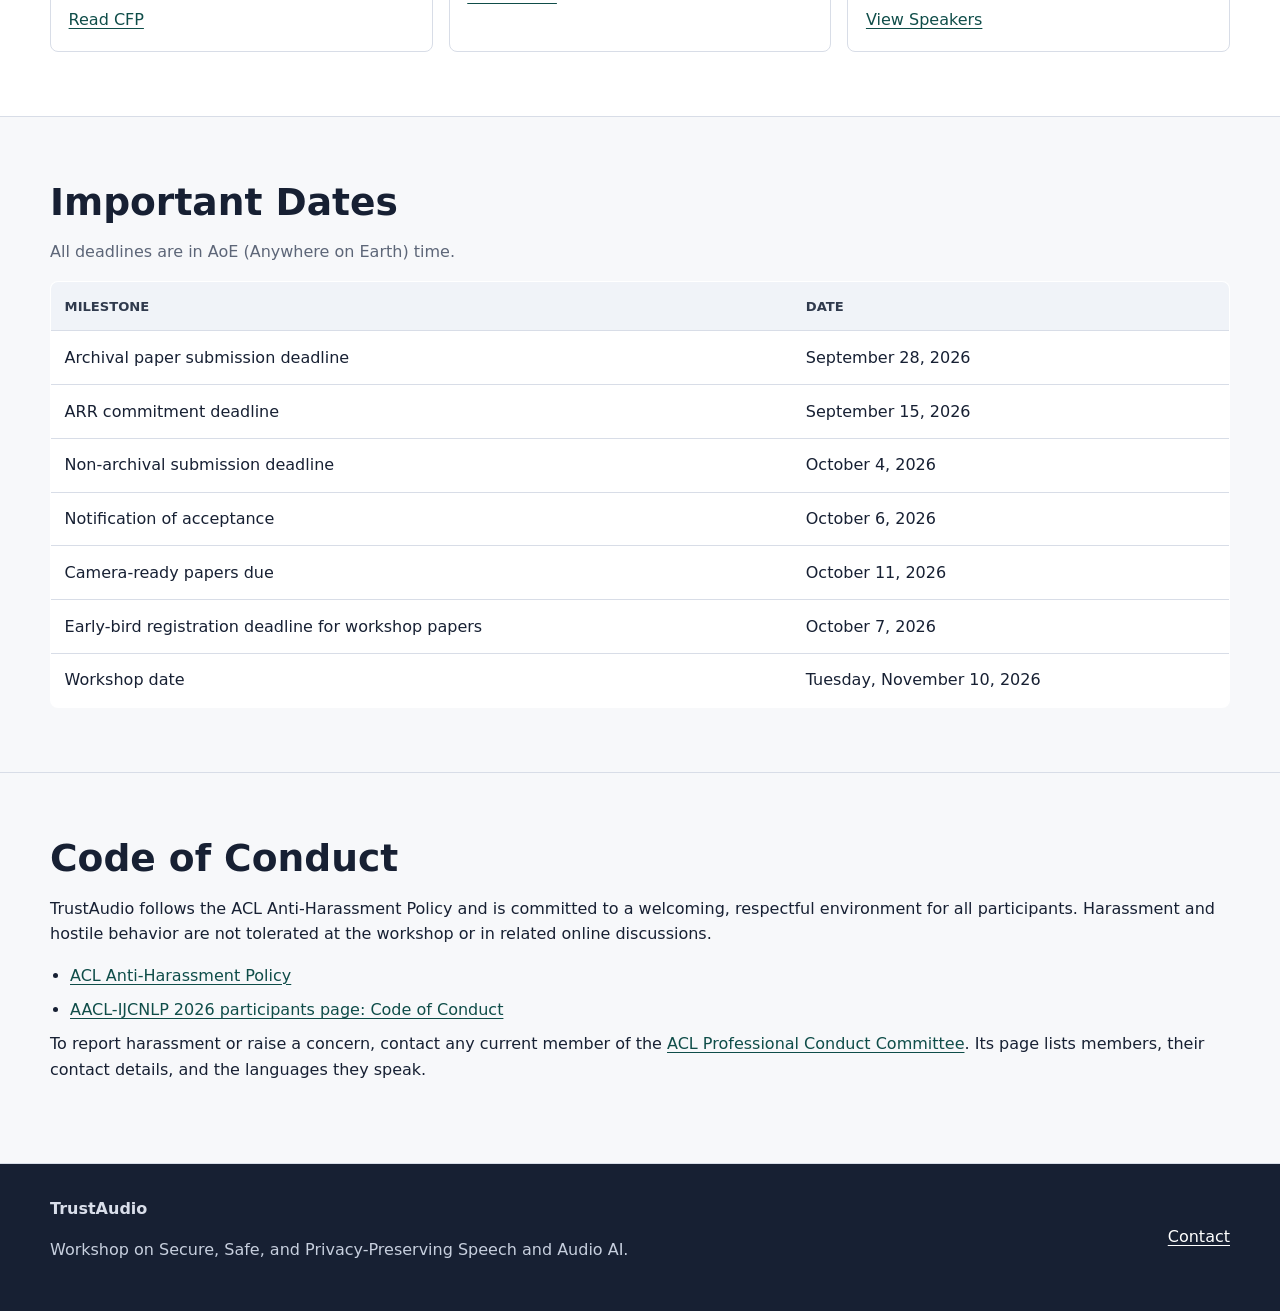
==== commit bdc5011c: "Move Code of Conduct below Important Dates" ====
--- a/index.html
+++ b/index.html
@@ -109,6 +109,99 @@
         </div>
       </section>
 
+      <section class="section">
+        <div class="wrap">
+          <h2>Topics of Interest</h2>
+          <ul class="tag-list">
+            <li>Adversarial Audio</li>
+            <li>Real-World Attacks</li>
+            <li>Robust Evaluation</li>
+            <li>Deepfake Misuse</li>
+            <li>Audio Hallucinations</li>
+            <li>Backdoors</li>
+            <li>Privacy Preservation</li>
+            <li>Model Provenance</li>
+            <li>System Safeguards</li>
+            <li>Multilingual Safety</li>
+          </ul>
+        </div>
+      </section>
+
+      <section class="section surface">
+        <div class="wrap grid three">
+          <article class="card">
+            <h3>Call for Papers</h3>
+            <p class="muted">
+              TrustAudio welcomes original research in the archival track and
+              already accepted papers in the non-archival track for workshop
+              presentation.
+            </p>
+            <a href="call-for-papers/">Read CFP</a>
+          </article>
+          <article class="card">
+            <h3>Important Dates</h3>
+            <p class="muted">
+              Submission, notification, camera-ready, and workshop dates are listed
+              with deadlines in AoE time.
+            </p>
+            <a href="dates/">View Dates</a>
+          </article>
+          <article class="card">
+            <h3>Speakers</h3>
+            <p class="muted">
+              Invited speakers: Hung-yi Lee, Shinji Watanabe, and Junichi Yamagishi.
+              Talk titles, abstracts, and biographies are available.
+            </p>
+            <a href="speakers/">View Speakers</a>
+          </article>
+        </div>
+      </section>
+
+      <section class="section">
+        <div class="wrap">
+          <h2>Important Dates</h2>
+          <p class="muted">All deadlines are in AoE (Anywhere on Earth) time.</p>
+          <table class="date-table">
+            <thead>
+              <tr>
+                <th scope="col">Milestone</th>
+                <th scope="col">Date</th>
+              </tr>
+            </thead>
+            <tbody>
+              <tr>
+                <td>Archival paper submission deadline</td>
+                <td>September 28, 2026</td>
+              </tr>
+              <tr>
+                <td>ARR commitment deadline</td>
+                <td>September 15, 2026</td>
+              </tr>
+              <tr>
+                <td>Non-archival submission deadline</td>
+                <td>October 4, 2026</td>
+              </tr>
+              <tr>
+                <td>Notification of acceptance</td>
+                <td>October 6, 2026</td>
+              </tr>
+              <tr>
+                <td>Camera-ready papers due</td>
+                <td>October 11, 2026</td>
+              </tr>
+              <tr>
+                <td>Early-bird registration deadline for workshop papers</td>
+                <td>October 7, 2026</td>
+              </tr>
+              <tr>
+                <td>Workshop date</td>
+                <td>Tuesday, November 10, 2026</td>
+              </tr>
+            </tbody>
+          </table>
+        </div>
+      </section>
+
       <section class="section" id="code-of-conduct" aria-labelledby="code-of-conduct-title">
         <div class="wrap">
           <h2 id="code-of-conduct-title">Code of Conduct</h2>
@@ -130,99 +223,6 @@
           </p>
         </div>
       </section>
-
-      <section class="section">
-        <div class="wrap">
-          <h2>Topics of Interest</h2>
-          <ul class="tag-list">
-            <li>Adversarial Audio</li>
-            <li>Real-World Attacks</li>
-            <li>Robust Evaluation</li>
-            <li>Deepfake Misuse</li>
-            <li>Audio Hallucinations</li>
-            <li>Backdoors</li>
-            <li>Privacy Preservation</li>
-            <li>Model Provenance</li>
-            <li>System Safeguards</li>
-            <li>Multilingual Safety</li>
-          </ul>
-        </div>
-      </section>
-
-      <section class="section surface">
-        <div class="wrap grid three">
-          <article class="card">
-            <h3>Call for Papers</h3>
-            <p class="muted">
-              TrustAudio welcomes original research in the archival track and
-              already accepted papers in the non-archival track for workshop
-              presentation.
-            </p>
-            <a href="call-for-papers/">Read CFP</a>
-          </article>
-          <article class="card">
-            <h3>Important Dates</h3>
-            <p class="muted">
-              Submission, notification, camera-ready, and workshop dates are listed
-              with deadlines in AoE time.
-            </p>
-            <a href="dates/">View Dates</a>
-          </article>
-          <article class="card">
-            <h3>Speakers</h3>
-            <p class="muted">
-              Invited speakers: Hung-yi Lee, Shinji Watanabe, and Junichi Yamagishi.
-              Talk titles, abstracts, and biographies are available.
-            </p>
-            <a href="speakers/">View Speakers</a>
-          </article>
-        </div>
-      </section>
-
-      <section class="section">
-        <div class="wrap">
-          <h2>Important Dates</h2>
-          <p class="muted">All deadlines are in AoE (Anywhere on Earth) time.</p>
-          <table class="date-table">
-            <thead>
-              <tr>
-                <th scope="col">Milestone</th>
-                <th scope="col">Date</th>
-              </tr>
-            </thead>
-            <tbody>
-              <tr>
-                <td>Archival paper submission deadline</td>
-                <td>September 28, 2026</td>
-              </tr>
-              <tr>
-                <td>ARR commitment deadline</td>
-                <td>September 15, 2026</td>
-              </tr>
-              <tr>
-                <td>Non-archival submission deadline</td>
-                <td>October 4, 2026</td>
-              </tr>
-              <tr>
-                <td>Notification of acceptance</td>
-                <td>October 6, 2026</td>
-              </tr>
-              <tr>
-                <td>Camera-ready papers due</td>
-                <td>October 11, 2026</td>
-              </tr>
-              <tr>
-                <td>Early-bird registration deadline for workshop papers</td>
-                <td>October 7, 2026</td>
-              </tr>
-              <tr>
-                <td>Workshop date</td>
-                <td>Tuesday, November 10, 2026</td>
-              </tr>
-            </tbody>
-          </table>
-        </div>
-      </section>
     </main>
 
     <footer class="site-footer">
